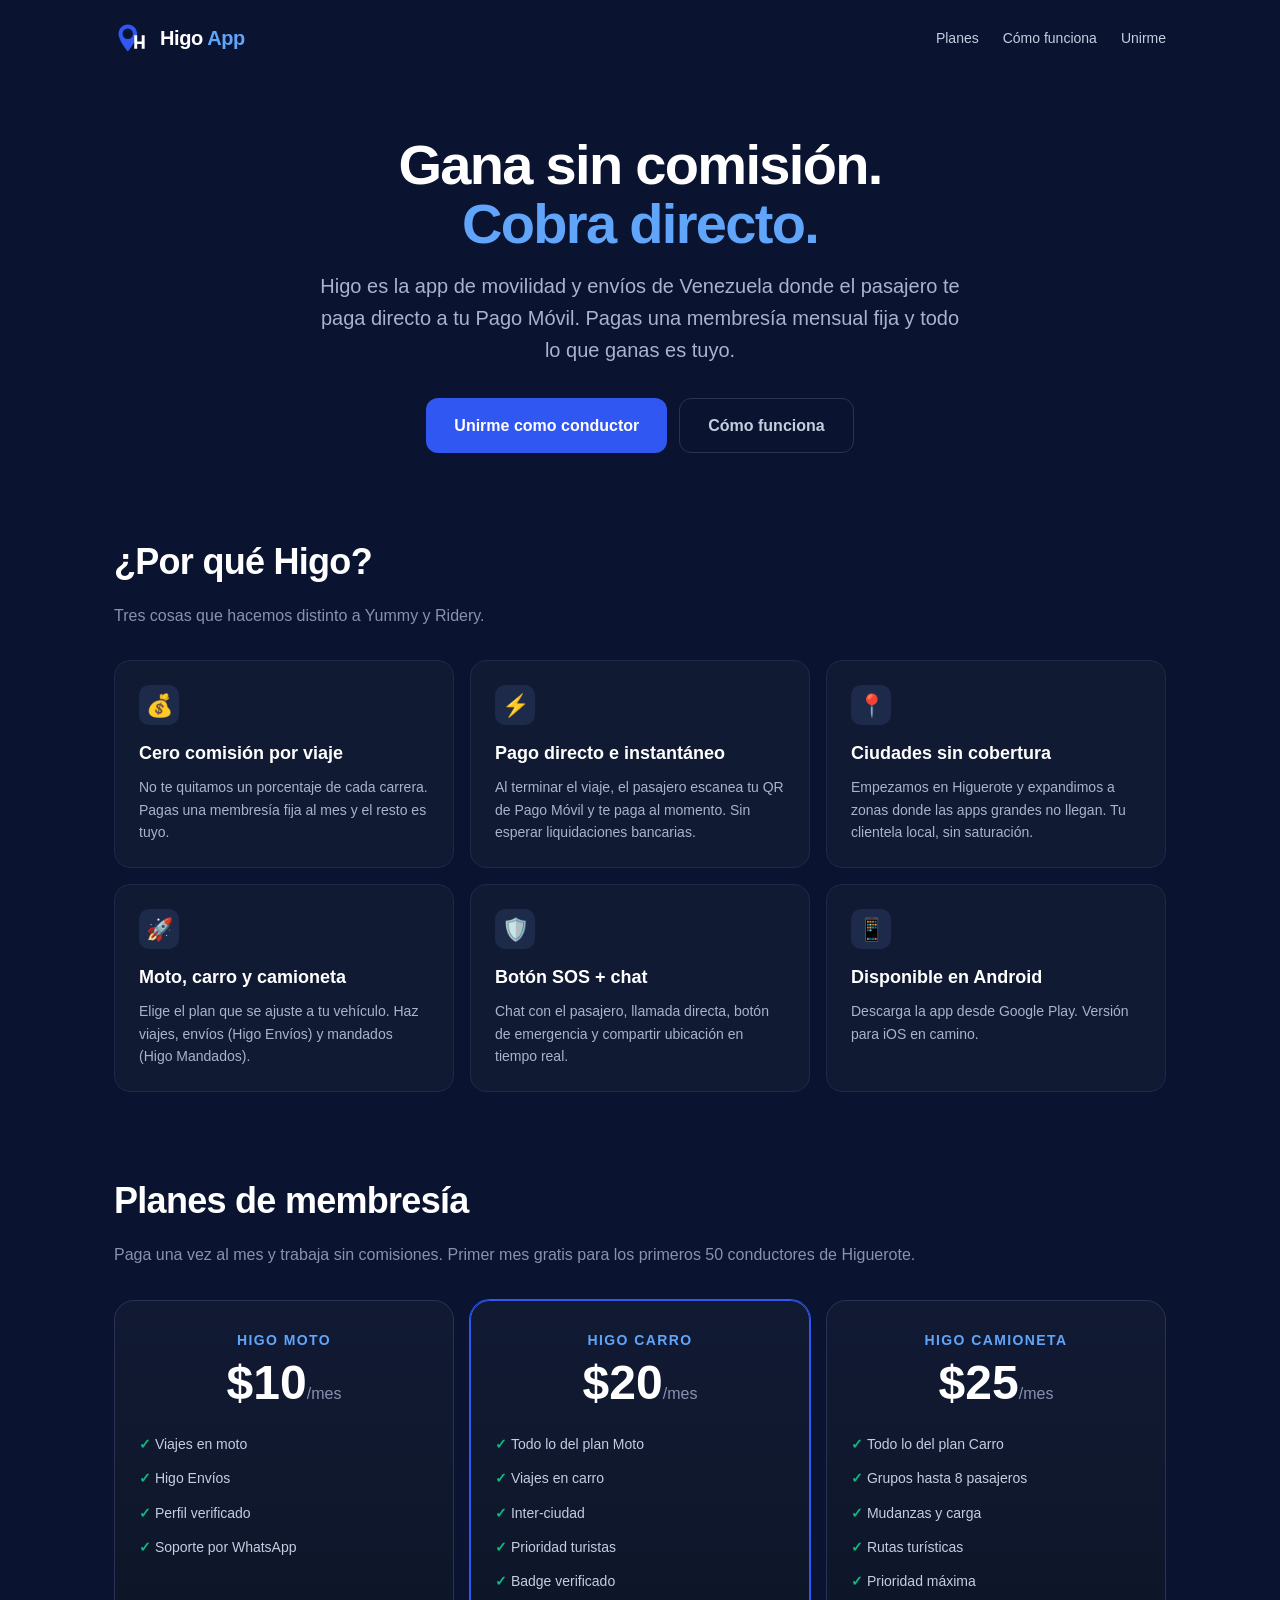
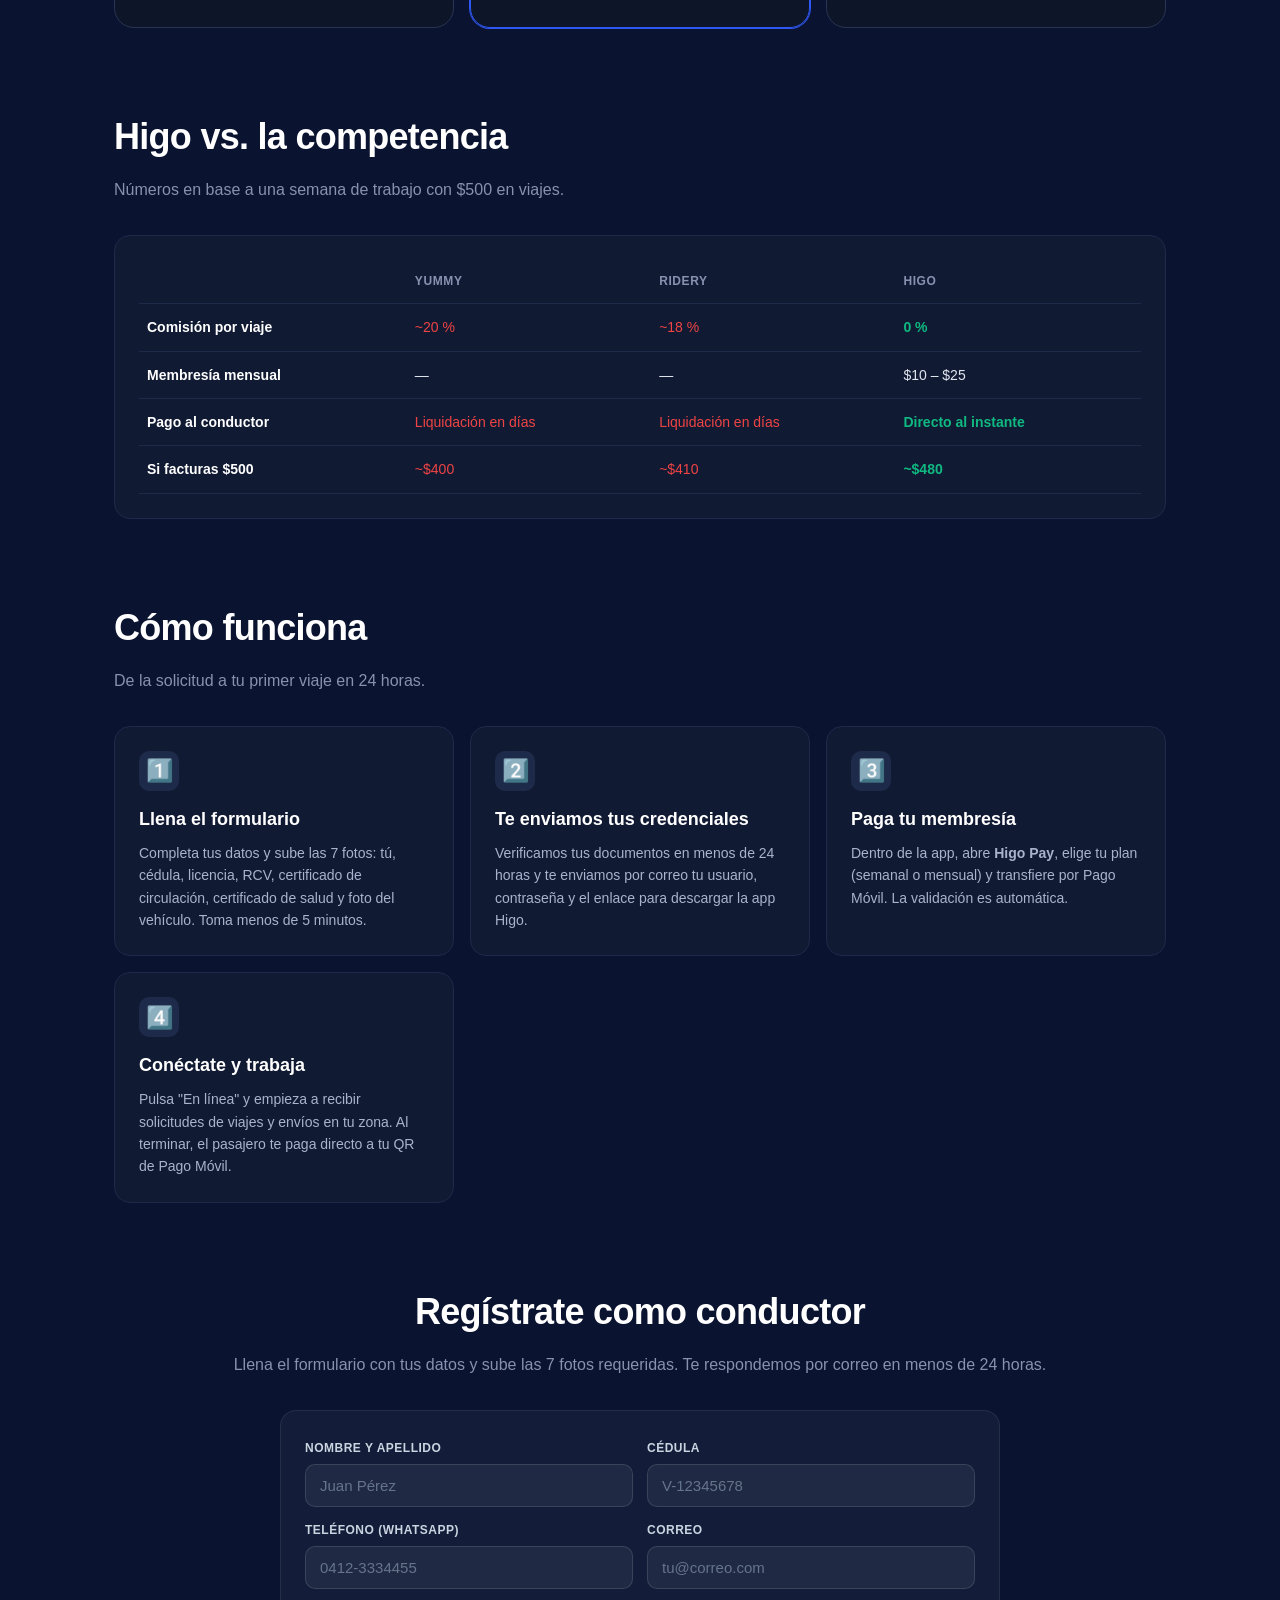
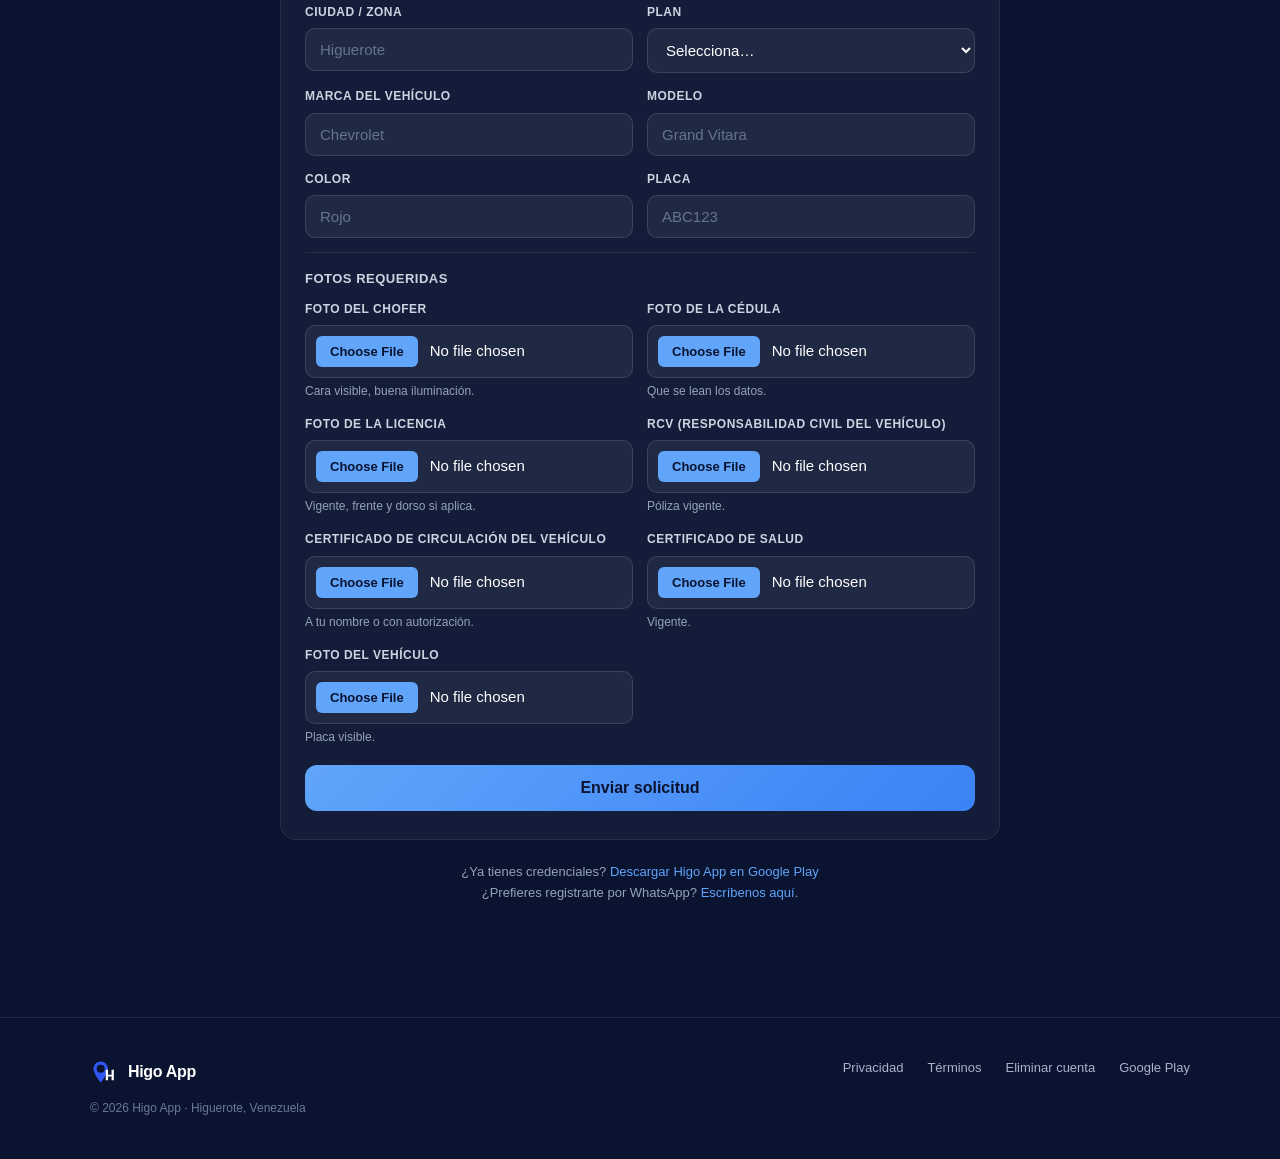
==== index.html @ dc471f75 "chore: import current Higo Driver website" ====
<!DOCTYPE html>
<html lang="es">
<head>
    <meta charset="UTF-8">
    <meta name="viewport" content="width=device-width, initial-scale=1">
    <title>Higo App · Gana sin comisión. Cobra directo.</title>
    <meta name="description" content="Higo es la app de movilidad y envíos de Venezuela sin comisiones por viaje. Paga una membresía mensual fija, recibe el pago directo del pasajero a tu Pago Móvil. Únete como conductor de moto, carro o camioneta.">
    <meta name="keywords" content="taxi venezuela, mototaxi venezuela, conductor higo, app de taxi sin comisión, higuerote taxi, higo app, trabajar conduciendo venezuela, pago móvil conductor">
    <meta name="author" content="Higo App">
    <meta name="theme-color" content="#0A1330">

    <meta property="og:type" content="website">
    <meta property="og:title" content="Higo App · Gana sin comisión. Cobra directo.">
    <meta property="og:description" content="Paga una membresía mensual fija. El pasajero te paga directo a tu Pago Móvil. Únete como conductor de moto, carro o camioneta.">
    <meta property="og:url" content="https://higodriver.com/">
    <meta property="og:image" content="https://higodriver.com/assets/logo.svg">
    <meta property="og:locale" content="es_VE">

    <meta name="twitter:card" content="summary_large_image">
    <meta name="twitter:title" content="Higo App · Gana sin comisión. Cobra directo.">
    <meta name="twitter:description" content="La app de movilidad y envíos de Venezuela. Membresía fija. Pago directo.">

    <link rel="canonical" href="https://higodriver.com/">
    <link rel="icon" type="image/svg+xml" href="/assets/logo.svg">
    <link rel="stylesheet" href="/assets/style.css">

    <style>
        /* ── Formulario de registro de conductor ───────────────────── */
        .register-form {
            max-width: 720px;
            margin: 24px auto 0;
            background: rgba(255,255,255,0.04);
            border: 1px solid rgba(255,255,255,0.08);
            border-radius: 16px;
            padding: 28px 24px;
            text-align: left;
        }
        .register-form .row {
            display: grid;
            grid-template-columns: 1fr 1fr;
            gap: 14px;
            margin-bottom: 14px;
        }
        @media (max-width: 600px) {
            .register-form .row { grid-template-columns: 1fr; }
        }
        .register-form .field { display: flex; flex-direction: column; }
        .register-form label {
            font-size: 12px;
            font-weight: 700;
            color: #cbd5e1;
            text-transform: uppercase;
            letter-spacing: .5px;
            margin-bottom: 6px;
        }
        .register-form input,
        .register-form select,
        .register-form textarea {
            background: rgba(255,255,255,0.06);
            border: 1px solid rgba(255,255,255,0.12);
            border-radius: 10px;
            padding: 12px 14px;
            color: #fff;
            font-size: 15px;
            font-family: inherit;
            outline: none;
            transition: border-color .15s, background .15s;
            color-scheme: dark;
        }
        .register-form input:focus,
        .register-form select:focus,
        .register-form textarea:focus {
            border-color: #60A5FA;
            background: rgba(255,255,255,0.09);
        }
        .register-form select option {
            background: #0A1330;
            color: #fff;
        }
        .register-form input::placeholder,
        .register-form textarea::placeholder {
            color: #64748b;
        }
        .register-form input[type="file"] {
            padding: 10px;
            cursor: pointer;
        }
        .register-form input[type="file"]::file-selector-button {
            background: #60A5FA;
            color: #0A1330;
            border: 0;
            padding: 8px 14px;
            border-radius: 6px;
            font-weight: 700;
            font-size: 13px;
            margin-right: 12px;
            cursor: pointer;
        }
        .register-form .hint {
            font-size: 12px;
            color: #94a3b8;
            margin-top: 4px;
        }
        .register-form .docs-title {
            font-size: 13px;
            font-weight: 700;
            color: #cbd5e1;
            text-transform: uppercase;
            letter-spacing: .5px;
            margin: 12px 0 10px;
            padding-top: 16px;
            border-top: 1px solid rgba(255,255,255,0.08);
        }
        .register-form .submit-row {
            margin-top: 18px;
            text-align: center;
        }
        .register-form .submit-btn {
            width: 100%;
            padding: 14px 22px;
            font-size: 16px;
            font-weight: 800;
            border: 0;
            border-radius: 12px;
            cursor: pointer;
            background: linear-gradient(135deg, #60A5FA, #3B82F6);
            color: #0A1330;
            transition: transform .15s, box-shadow .15s, opacity .15s;
        }
        .register-form .submit-btn:hover { transform: translateY(-1px); box-shadow: 0 8px 24px rgba(96,165,250,.3); }
        .register-form .submit-btn:disabled { opacity: .6; cursor: not-allowed; transform: none; }
        .register-form .status {
            margin-top: 14px;
            padding: 12px 14px;
            border-radius: 10px;
            font-size: 14px;
            display: none;
        }
        .register-form .status.ok {
            display: block;
            background: rgba(34,197,94,0.12);
            border: 1px solid rgba(34,197,94,0.3);
            color: #86efac;
        }
        .register-form .status.err {
            display: block;
            background: rgba(239,68,68,0.12);
            border: 1px solid rgba(239,68,68,0.3);
            color: #fca5a5;
        }
        .alt-cta {
            margin-top: 22px;
            font-size: 13px;
            color: #94a3b8;
            text-align: center;
        }
        .alt-cta a { color: #60A5FA; }
    </style>

    <script type="application/ld+json">
    {
      "@context": "https://schema.org",
      "@type": "Organization",
      "name": "Higo",
      "url": "https://higodriver.com",
      "logo": "https://higodriver.com/assets/logo.svg",
      "description": "App de movilidad y envíos en Venezuela con modelo de membresía para conductores.",
      "areaServed": "VE",
      "contactPoint": {
        "@type": "ContactPoint",
        "contactType": "customer support",
        "availableLanguage": ["Spanish"]
      }
    }
    </script>
</head>
<body>

<header>
    <nav class="nav" aria-label="Navegación principal">
        <a class="brand" href="/">
            <img src="/assets/logo.svg" alt="Logo Higo">
            <strong>Higo <span style="color:#60A5FA">App</span></strong>
        </a>
        <div class="nav-links">
            <a href="#planes">Planes</a>
            <a href="#como-funciona">Cómo funciona</a>
            <a href="#unirme">Unirme</a>
        </div>
    </nav>
</header>

<main>
    <section class="hero">
        <h1>Gana sin comisión.<br><span>Cobra directo.</span></h1>
        <p class="lead">Higo es la app de movilidad y envíos de Venezuela donde el pasajero te paga directo a tu Pago Móvil. Pagas una membresía mensual fija y todo lo que ganas es tuyo.</p>
        <div class="cta-row">
            <a class="btn btn-primary" href="#unirme">Unirme como conductor</a>
            <a class="btn btn-ghost" href="#como-funciona">Cómo funciona</a>
        </div>
    </section>

    <section id="ventajas">
        <h2>¿Por qué Higo?</h2>
        <p class="sub">Tres cosas que hacemos distinto a Yummy y Ridery.</p>
        <div class="grid">
            <div class="card">
                <div class="ico">💰</div>
                <h3>Cero comisión por viaje</h3>
                <p>No te quitamos un porcentaje de cada carrera. Pagas una membresía fija al mes y el resto es tuyo.</p>
            </div>
            <div class="card">
                <div class="ico">⚡</div>
                <h3>Pago directo e instantáneo</h3>
                <p>Al terminar el viaje, el pasajero escanea tu QR de Pago Móvil y te paga al momento. Sin esperar liquidaciones bancarias.</p>
            </div>
            <div class="card">
                <div class="ico">📍</div>
                <h3>Ciudades sin cobertura</h3>
                <p>Empezamos en Higuerote y expandimos a zonas donde las apps grandes no llegan. Tu clientela local, sin saturación.</p>
            </div>
            <div class="card">
                <div class="ico">🚀</div>
                <h3>Moto, carro y camioneta</h3>
                <p>Elige el plan que se ajuste a tu vehículo. Haz viajes, envíos (Higo Envíos) y mandados (Higo Mandados).</p>
            </div>
            <div class="card">
                <div class="ico">🛡️</div>
                <h3>Botón SOS + chat</h3>
                <p>Chat con el pasajero, llamada directa, botón de emergencia y compartir ubicación en tiempo real.</p>
            </div>
            <div class="card">
                <div class="ico">📱</div>
                <h3>Disponible en Android</h3>
                <p>Descarga la app desde Google Play. Versión para iOS en camino.</p>
            </div>
        </div>
    </section>

    <section id="planes">
        <h2>Planes de membresía</h2>
        <p class="sub">Paga una vez al mes y trabaja sin comisiones. Primer mes gratis para los primeros 50 conductores de Higuerote.</p>
        <div class="plans">
            <div class="plan">
                <div class="plan-name">Higo Moto</div>
                <div class="plan-price">$10<small>/mes</small></div>
                <ul>
                    <li>Viajes en moto</li>
                    <li>Higo Envíos</li>
                    <li>Perfil verificado</li>
                    <li>Soporte por WhatsApp</li>
                </ul>
            </div>
            <div class="plan featured">
                <div class="plan-name">Higo Carro</div>
                <div class="plan-price">$20<small>/mes</small></div>
                <ul>
                    <li>Todo lo del plan Moto</li>
                    <li>Viajes en carro</li>
                    <li>Inter-ciudad</li>
                    <li>Prioridad turistas</li>
                    <li>Badge verificado</li>
                </ul>
            </div>
            <div class="plan">
                <div class="plan-name">Higo Camioneta</div>
                <div class="plan-price">$25<small>/mes</small></div>
                <ul>
                    <li>Todo lo del plan Carro</li>
                    <li>Grupos hasta 8 pasajeros</li>
                    <li>Mudanzas y carga</li>
                    <li>Rutas turísticas</li>
                    <li>Prioridad máxima</li>
                </ul>
            </div>
        </div>
    </section>

    <section id="comparacion">
        <h2>Higo vs. la competencia</h2>
        <p class="sub">Números en base a una semana de trabajo con $500 en viajes.</p>
        <div class="compare">
            <table>
                <thead>
                    <tr>
                        <th></th>
                        <th>Yummy</th>
                        <th>Ridery</th>
                        <th>Higo</th>
                    </tr>
                </thead>
                <tbody>
                    <tr>
                        <td><strong>Comisión por viaje</strong></td>
                        <td class="no">~20 %</td>
                        <td class="no">~18 %</td>
                        <td class="yes">0 %</td>
                    </tr>
                    <tr>
                        <td><strong>Membresía mensual</strong></td>
                        <td>—</td>
                        <td>—</td>
                        <td>$10 – $25</td>
                    </tr>
                    <tr>
                        <td><strong>Pago al conductor</strong></td>
                        <td class="no">Liquidación en días</td>
                        <td class="no">Liquidación en días</td>
                        <td class="yes">Directo al instante</td>
                    </tr>
                    <tr>
                        <td><strong>Si facturas $500</strong></td>
                        <td class="no">~$400</td>
                        <td class="no">~$410</td>
                        <td class="yes">~$480</td>
                    </tr>
                </tbody>
            </table>
        </div>
    </section>

    <section id="como-funciona">
        <h2>Cómo funciona</h2>
        <p class="sub">De la solicitud a tu primer viaje en 24 horas.</p>
        <div class="grid">
            <div class="card">
                <div class="ico">1️⃣</div>
                <h3>Llena el formulario</h3>
                <p>Completa tus datos y sube las 7 fotos: tú, cédula, licencia, RCV, certificado de circulación, certificado de salud y foto del vehículo. Toma menos de 5 minutos.</p>
            </div>
            <div class="card">
                <div class="ico">2️⃣</div>
                <h3>Te enviamos tus credenciales</h3>
                <p>Verificamos tus documentos en menos de 24 horas y te enviamos por correo tu usuario, contraseña y el enlace para descargar la app Higo.</p>
            </div>
            <div class="card">
                <div class="ico">3️⃣</div>
                <h3>Paga tu membresía</h3>
                <p>Dentro de la app, abre <strong>Higo Pay</strong>, elige tu plan (semanal o mensual) y transfiere por Pago Móvil. La validación es automática.</p>
            </div>
            <div class="card">
                <div class="ico">4️⃣</div>
                <h3>Conéctate y trabaja</h3>
                <p>Pulsa "En línea" y empieza a recibir solicitudes de viajes y envíos en tu zona. Al terminar, el pasajero te paga directo a tu QR de Pago Móvil.</p>
            </div>
        </div>
    </section>

    <section id="unirme">
        <h2 style="text-align:center;">Regístrate como conductor</h2>
        <p class="sub" style="text-align:center;">Llena el formulario con tus datos y sube las 7 fotos requeridas. Te respondemos por correo en menos de 24 horas.</p>

        <form id="driverRegisterForm" class="register-form" enctype="multipart/form-data" novalidate>
            <div class="row">
                <div class="field">
                    <label for="full_name">Nombre y apellido</label>
                    <input id="full_name" name="full_name" type="text" required autocomplete="name" placeholder="Juan Pérez">
                </div>
                <div class="field">
                    <label for="cedula">Cédula</label>
                    <input id="cedula" name="cedula" type="text" required inputmode="numeric" placeholder="V-12345678">
                </div>
            </div>

            <div class="row">
                <div class="field">
                    <label for="phone">Teléfono (WhatsApp)</label>
                    <input id="phone" name="phone" type="tel" required inputmode="tel" autocomplete="tel" placeholder="0412-3334455">
                </div>
                <div class="field">
                    <label for="email">Correo</label>
                    <input id="email" name="email" type="email" required autocomplete="email" placeholder="tu@correo.com">
                </div>
            </div>

            <div class="row">
                <div class="field">
                    <label for="city">Ciudad / zona</label>
                    <input id="city" name="city" type="text" required placeholder="Higuerote">
                </div>
                <div class="field">
                    <label for="plan">Plan</label>
                    <select id="plan" name="plan" required>
                        <option value="">Selecciona…</option>
                        <option value="moto">Higo Moto · $10/mes</option>
                        <option value="carro">Higo Carro · $20/mes</option>
                        <option value="camioneta">Higo Camioneta · $25/mes</option>
                    </select>
                </div>
            </div>

            <div class="row">
                <div class="field">
                    <label for="vehicle_brand">Marca del vehículo</label>
                    <input id="vehicle_brand" name="vehicle_brand" type="text" required placeholder="Chevrolet">
                </div>
                <div class="field">
                    <label for="vehicle_model">Modelo</label>
                    <input id="vehicle_model" name="vehicle_model" type="text" required placeholder="Grand Vitara">
                </div>
            </div>

            <div class="row">
                <div class="field">
                    <label for="vehicle_color">Color</label>
                    <input id="vehicle_color" name="vehicle_color" type="text" required placeholder="Rojo">
                </div>
                <div class="field">
                    <label for="license_plate">Placa</label>
                    <input id="license_plate" name="license_plate" type="text" required placeholder="ABC123" style="text-transform:uppercase;">
                </div>
            </div>

            <div class="docs-title">Fotos requeridas</div>

            <div class="row">
                <div class="field">
                    <label for="photo_driver">Foto del chofer</label>
                    <input id="photo_driver" name="photo_driver" type="file" accept="image/*" capture="user" required>
                    <span class="hint">Cara visible, buena iluminación.</span>
                </div>
                <div class="field">
                    <label for="photo_cedula">Foto de la cédula</label>
                    <input id="photo_cedula" name="photo_cedula" type="file" accept="image/*" capture="environment" required>
                    <span class="hint">Que se lean los datos.</span>
                </div>
            </div>

            <div class="row">
                <div class="field">
                    <label for="photo_licencia">Foto de la licencia</label>
                    <input id="photo_licencia" name="photo_licencia" type="file" accept="image/*,application/pdf" capture="environment" required>
                    <span class="hint">Vigente, frente y dorso si aplica.</span>
                </div>
                <div class="field">
                    <label for="photo_rcv">RCV (Responsabilidad Civil del Vehículo)</label>
                    <input id="photo_rcv" name="photo_rcv" type="file" accept="image/*,application/pdf" capture="environment" required>
                    <span class="hint">Póliza vigente.</span>
                </div>
            </div>

            <div class="row">
                <div class="field">
                    <label for="photo_circulation">Certificado de circulación del vehículo</label>
                    <input id="photo_circulation" name="photo_circulation" type="file" accept="image/*,application/pdf" capture="environment" required>
                    <span class="hint">A tu nombre o con autorización.</span>
                </div>
                <div class="field">
                    <label for="photo_health">Certificado de salud</label>
                    <input id="photo_health" name="photo_health" type="file" accept="image/*,application/pdf" capture="environment" required>
                    <span class="hint">Vigente.</span>
                </div>
            </div>

            <div class="row">
                <div class="field">
                    <label for="photo_vehicle">Foto del vehículo</label>
                    <input id="photo_vehicle" name="photo_vehicle" type="file" accept="image/*" capture="environment" required>
                    <span class="hint">Placa visible.</span>
                </div>
            </div>

            <div class="submit-row">
                <button type="submit" class="submit-btn" id="submitBtn">Enviar solicitud</button>
                <div id="formStatus" class="status" role="status" aria-live="polite"></div>
            </div>
        </form>

        <p class="alt-cta">
            ¿Ya tienes credenciales? <a href="https://play.google.com/store/apps/details?id=com.higoapp.ve" rel="noopener">Descargar Higo App en Google Play</a><br>
            ¿Prefieres registrarte por WhatsApp? <a href="https://wa.me/584120330315?text=Hola%2C%20quiero%20registrarme%20como%20conductor%20Higo" rel="noopener">Escríbenos aquí</a>.
        </p>
    </section>
</main>

<footer>
    <div class="footer-inner">
        <div>
            <div class="brand" style="margin-bottom:8px;">
                <img src="/assets/logo.svg" alt="Logo Higo" style="width:28px;height:28px;">
                <strong style="font-size:16px;">Higo App</strong>
            </div>
            <small>© 2026 Higo App · Higuerote, Venezuela</small>
        </div>
        <div class="links">
            <a href="/privacy/">Privacidad</a>
            <a href="/terms-and-conditions/">Términos</a>
            <a href="/privacys/">Eliminar cuenta</a>
            <a href="https://play.google.com/store/apps/details?id=com.higoapp.ve" rel="noopener">Google Play</a>
        </div>
    </div>
</footer>

<script>
(function () {
    var form = document.getElementById('driverRegisterForm');
    if (!form) return;
    var btn = document.getElementById('submitBtn');
    var status = document.getElementById('formStatus');

    var MAX_BYTES = 8 * 1024 * 1024;

    function setStatus(kind, msg) {
        status.className = 'status ' + kind;
        status.textContent = msg;
    }

    form.addEventListener('submit', function (e) {
        e.preventDefault();
        status.className = 'status';
        status.textContent = '';

        // El aspirante ya NO elige clave acá: la genera el admin al aprobar
        // y se la enviamos por correo (ver mensaje "te enviamos tu usuario y
        // contraseña"). Esto evita que una clave viaje en texto plano por
        // email al admin (hallazgo de seguridad #9).

        var files = ['photo_driver', 'photo_cedula', 'photo_licencia', 'photo_rcv', 'photo_circulation', 'photo_health', 'photo_vehicle'];
        for (var i = 0; i < files.length; i++) {
            var input = form.querySelector('input[name="' + files[i] + '"]');
            var f = input && input.files && input.files[0];
            if (!f) { setStatus('err', 'Falta subir: ' + input.previousElementSibling.textContent); return; }
            if (f.size > MAX_BYTES) { setStatus('err', 'El archivo "' + f.name + '" supera 8 MB.'); return; }
        }

        btn.disabled = true;
        var originalLabel = btn.textContent;
        btn.textContent = 'Enviando…';

        var fd = new FormData(form);

        var fieldLabels = {
            full_name: 'Nombre y apellido',
            cedula: 'Cédula',
            phone: 'Teléfono',
            email: 'Correo',
            city: 'Ciudad / zona',
            plan: 'Plan',
            vehicle_brand: 'Marca',
            vehicle_model: 'Modelo',
            vehicle_color: 'Color',
            license_plate: 'Placa',
            photo_driver: 'Foto del chofer',
            photo_cedula: 'Foto de la cédula',
            photo_licencia: 'Foto de la licencia',
            photo_rcv: 'RCV (Responsabilidad Civil del Vehículo)',
            photo_circulation: 'Certificado de circulación del vehículo',
            photo_health: 'Certificado de salud',
            photo_vehicle: 'Foto del vehículo'
        };
        var errorLabels = {
            missing_field: 'Falta completar el campo',
            missing_file: 'Falta subir el archivo',
            invalid_email: 'El correo no es válido.',
            invalid_plan: 'El plan seleccionado no es válido.',
            invalid_file_type: 'Formato de archivo no soportado en',
            file_too_large: 'El archivo supera el tamaño máximo (8 MB):',
            file_read_failed: 'No pudimos leer el archivo',
            mail_failed: 'No pudimos enviar el correo. Intenta de nuevo en unos minutos.',
            mail_config_missing: 'Configuración de correo no inicializada. Avisa al admin.',
            mail_config_invalid: 'Configuración de correo inválida. Avisa al admin.',
            method_not_allowed: 'Método HTTP no permitido.'
        };

        fetch('/api/register-driver.php', { method: 'POST', body: fd })
            .then(function (r) { return r.json().then(function (j) { return { ok: r.ok, body: j }; }); })
            .then(function (res) {
                if (res.ok && res.body && res.body.ok) {
                    setStatus('ok', '¡Solicitud enviada! Te respondemos a tu correo en menos de 24 horas.');
                    form.reset();
                } else {
                    var body = res.body || {};
                    var errKey = body.error || '';
                    var detail = body.detail || '';
                    var detailLabel = fieldLabels[detail] || detail;
                    var prefix = errorLabels[errKey] || 'No pudimos enviar la solicitud';
                    var msg = detailLabel ? (prefix + ': ' + detailLabel) : (errorLabels[errKey] || prefix + '. Intenta de nuevo o escríbenos por WhatsApp.');
                    setStatus('err', msg);
                }
            })
            .catch(function () {
                setStatus('err', 'Error de red. Verifica tu conexión e intenta de nuevo.');
            })
            .finally(function () {
                btn.disabled = false;
                btn.textContent = originalLabel;
            });
    });
})();
</script>
</body>
</html>
---- assets/style.css ----
/* Higo Driver · landing + docs legales */
*, *::before, *::after { box-sizing: border-box; }
html { scroll-behavior: smooth; }
body {
    margin: 0;
    font-family: -apple-system, BlinkMacSystemFont, "Segoe UI", Roboto, "Helvetica Neue", Arial, sans-serif;
    background: #0A1330;
    color: #E0E6F0;
    line-height: 1.6;
    -webkit-font-smoothing: antialiased;
}
a { color: #60A5FA; text-decoration: none; }
a:hover { text-decoration: underline; }
img { max-width: 100%; display: block; }

.nav {
    display: flex;
    align-items: center;
    justify-content: space-between;
    padding: 20px 24px;
    max-width: 1100px;
    margin: 0 auto;
}
.brand { display: flex; align-items: center; gap: 10px; color: #fff; }
.brand img { width: 36px; height: 36px; }
.brand strong { font-size: 20px; font-weight: 800; letter-spacing: -0.02em; }
.nav-links { display: flex; gap: 24px; }
.nav-links a { color: #C5CEDF; font-size: 14px; font-weight: 500; }
.nav-links a:hover { color: #fff; text-decoration: none; }

.hero {
    text-align: center;
    padding: 60px 24px 40px;
    max-width: 900px;
    margin: 0 auto;
}
.hero h1 {
    font-size: clamp(32px, 6vw, 56px);
    font-weight: 900;
    letter-spacing: -0.03em;
    color: #fff;
    margin: 0 0 16px;
    line-height: 1.05;
}
.hero h1 span { color: #60A5FA; }
.hero p.lead {
    font-size: clamp(16px, 2.5vw, 20px);
    color: #A8B3CE;
    max-width: 640px;
    margin: 0 auto 32px;
}
.cta-row { display: flex; gap: 12px; justify-content: center; flex-wrap: wrap; }
.btn {
    display: inline-flex;
    align-items: center;
    gap: 8px;
    padding: 14px 28px;
    border-radius: 12px;
    font-weight: 700;
    font-size: 16px;
    border: 0;
    cursor: pointer;
    transition: transform 0.15s, background 0.15s;
}
.btn-primary { background: #3057F2; color: #fff; }
.btn-primary:hover { background: #1E40AF; text-decoration: none; }
.btn-ghost { background: transparent; color: #C5CEDF; border: 1px solid #2A3452; }
.btn-ghost:hover { background: #141B38; text-decoration: none; }
.btn:active { transform: scale(0.97); }

section { padding: 40px 24px; max-width: 1100px; margin: 0 auto; }
h2 {
    font-size: clamp(26px, 4vw, 36px);
    color: #fff;
    font-weight: 800;
    letter-spacing: -0.02em;
    margin: 0 0 12px;
}
h2 + p.sub { color: #8892B0; margin: 0 0 32px; font-size: 16px; }

.grid {
    display: grid;
    grid-template-columns: repeat(auto-fit, minmax(260px, 1fr));
    gap: 16px;
}
.card {
    background: #111A33;
    border: 1px solid #1E2A4A;
    border-radius: 16px;
    padding: 24px;
}
.card h3 { margin: 0 0 8px; font-size: 18px; color: #fff; font-weight: 700; }
.card p { margin: 0; color: #A8B3CE; font-size: 14px; }
.card .ico {
    width: 40px; height: 40px; border-radius: 10px;
    background: #1E2A4A;
    display: flex; align-items: center; justify-content: center;
    margin-bottom: 14px; font-size: 22px;
}

.plans { display: grid; grid-template-columns: repeat(auto-fit, minmax(240px, 1fr)); gap: 16px; }
.plan {
    background: linear-gradient(180deg, #111A33 0%, #0D1628 100%);
    border: 1px solid #2A3452;
    border-radius: 20px;
    padding: 28px 24px;
    text-align: center;
}
.plan.featured { border-color: #3057F2; box-shadow: 0 0 0 1px #3057F2; }
.plan-name { color: #60A5FA; font-size: 14px; font-weight: 700; text-transform: uppercase; letter-spacing: 0.1em; margin-bottom: 8px; }
.plan-price { font-size: 48px; font-weight: 900; color: #fff; line-height: 1; }
.plan-price small { font-size: 16px; color: #8892B0; font-weight: 500; }
.plan ul { list-style: none; padding: 0; margin: 20px 0 0; text-align: left; }
.plan li { color: #C5CEDF; padding: 6px 0; font-size: 14px; }
.plan li::before { content: "✓ "; color: #10B981; font-weight: 700; }

.compare {
    background: #111A33;
    border: 1px solid #1E2A4A;
    border-radius: 16px;
    padding: 24px;
    overflow-x: auto;
}
.compare table { width: 100%; border-collapse: collapse; min-width: 500px; }
.compare th, .compare td { text-align: left; padding: 12px 8px; border-bottom: 1px solid #1E2A4A; font-size: 14px; }
.compare th { color: #8892B0; font-weight: 600; text-transform: uppercase; font-size: 12px; letter-spacing: 0.05em; }
.compare td.yes { color: #10B981; font-weight: 700; }
.compare td.no { color: #EF4444; }
.compare td strong { color: #fff; }

footer {
    margin-top: 60px;
    padding: 40px 24px;
    border-top: 1px solid #1E2A4A;
    background: #0A1330;
}
.footer-inner {
    max-width: 1100px; margin: 0 auto;
    display: flex; flex-wrap: wrap; gap: 24px;
    align-items: flex-start; justify-content: space-between;
}
.footer-inner small { color: #6B7A99; font-size: 12px; }
.footer-inner .links { display: flex; gap: 24px; flex-wrap: wrap; }
.footer-inner .links a { color: #A8B3CE; font-size: 13px; }

.legal-page { max-width: 760px; margin: 0 auto; padding: 40px 24px 80px; }
.legal-page h1 { font-size: 32px; color: #fff; font-weight: 800; margin: 0 0 8px; letter-spacing: -0.02em; }
.legal-page .updated { color: #6B7A99; font-size: 13px; margin-bottom: 32px; }
.legal-page h2 { font-size: 20px; color: #fff; font-weight: 700; margin: 36px 0 12px; letter-spacing: -0.01em; }
.legal-page h3 { font-size: 16px; color: #C5CEDF; font-weight: 700; margin: 24px 0 8px; }
.legal-page p, .legal-page li { color: #C5CEDF; font-size: 15px; line-height: 1.7; }
.legal-page ul { padding-left: 24px; }
.legal-page a.back { display: inline-flex; align-items: center; gap: 6px; color: #60A5FA; font-size: 14px; margin-bottom: 24px; }

.center { text-align: center; }
.muted { color: #6B7A99; }
@media (max-width: 600px) {
    .nav-links { gap: 16px; }
    .nav-links a { font-size: 13px; }
    section { padding: 32px 20px; }
}
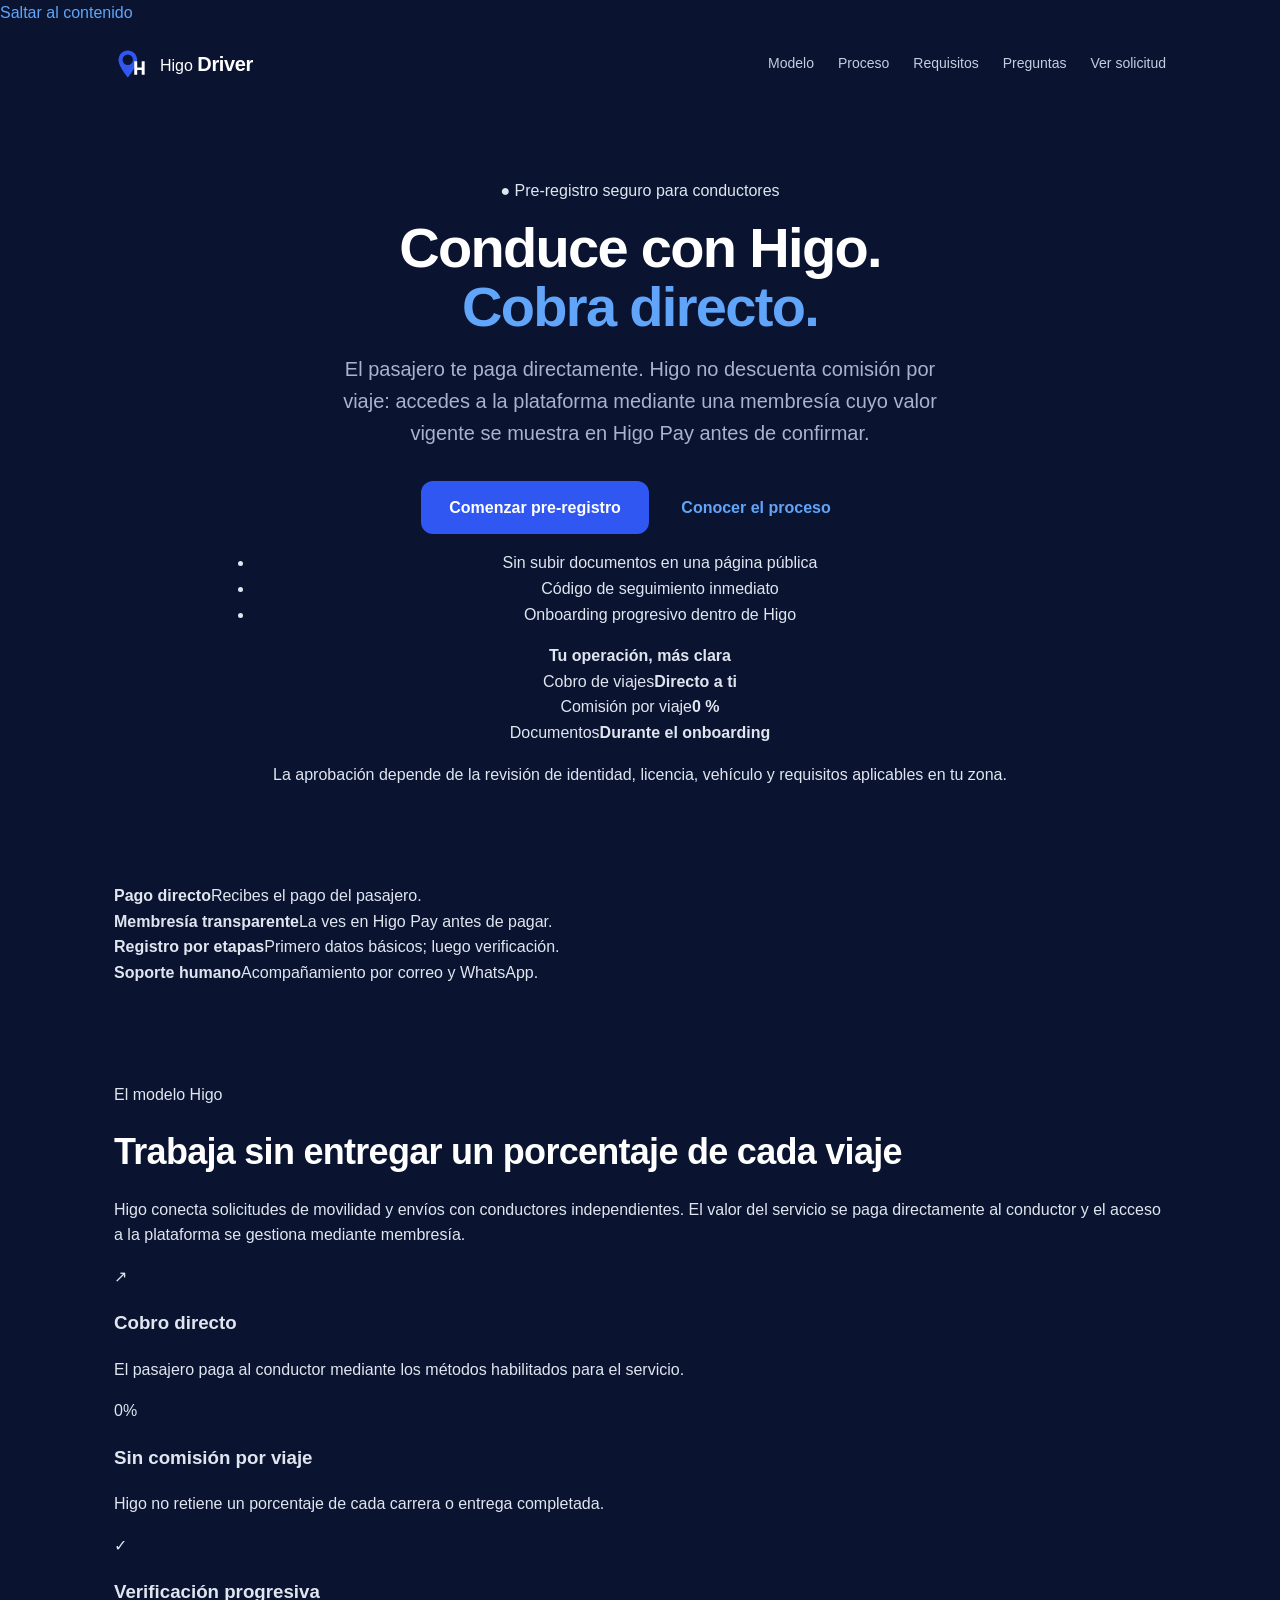
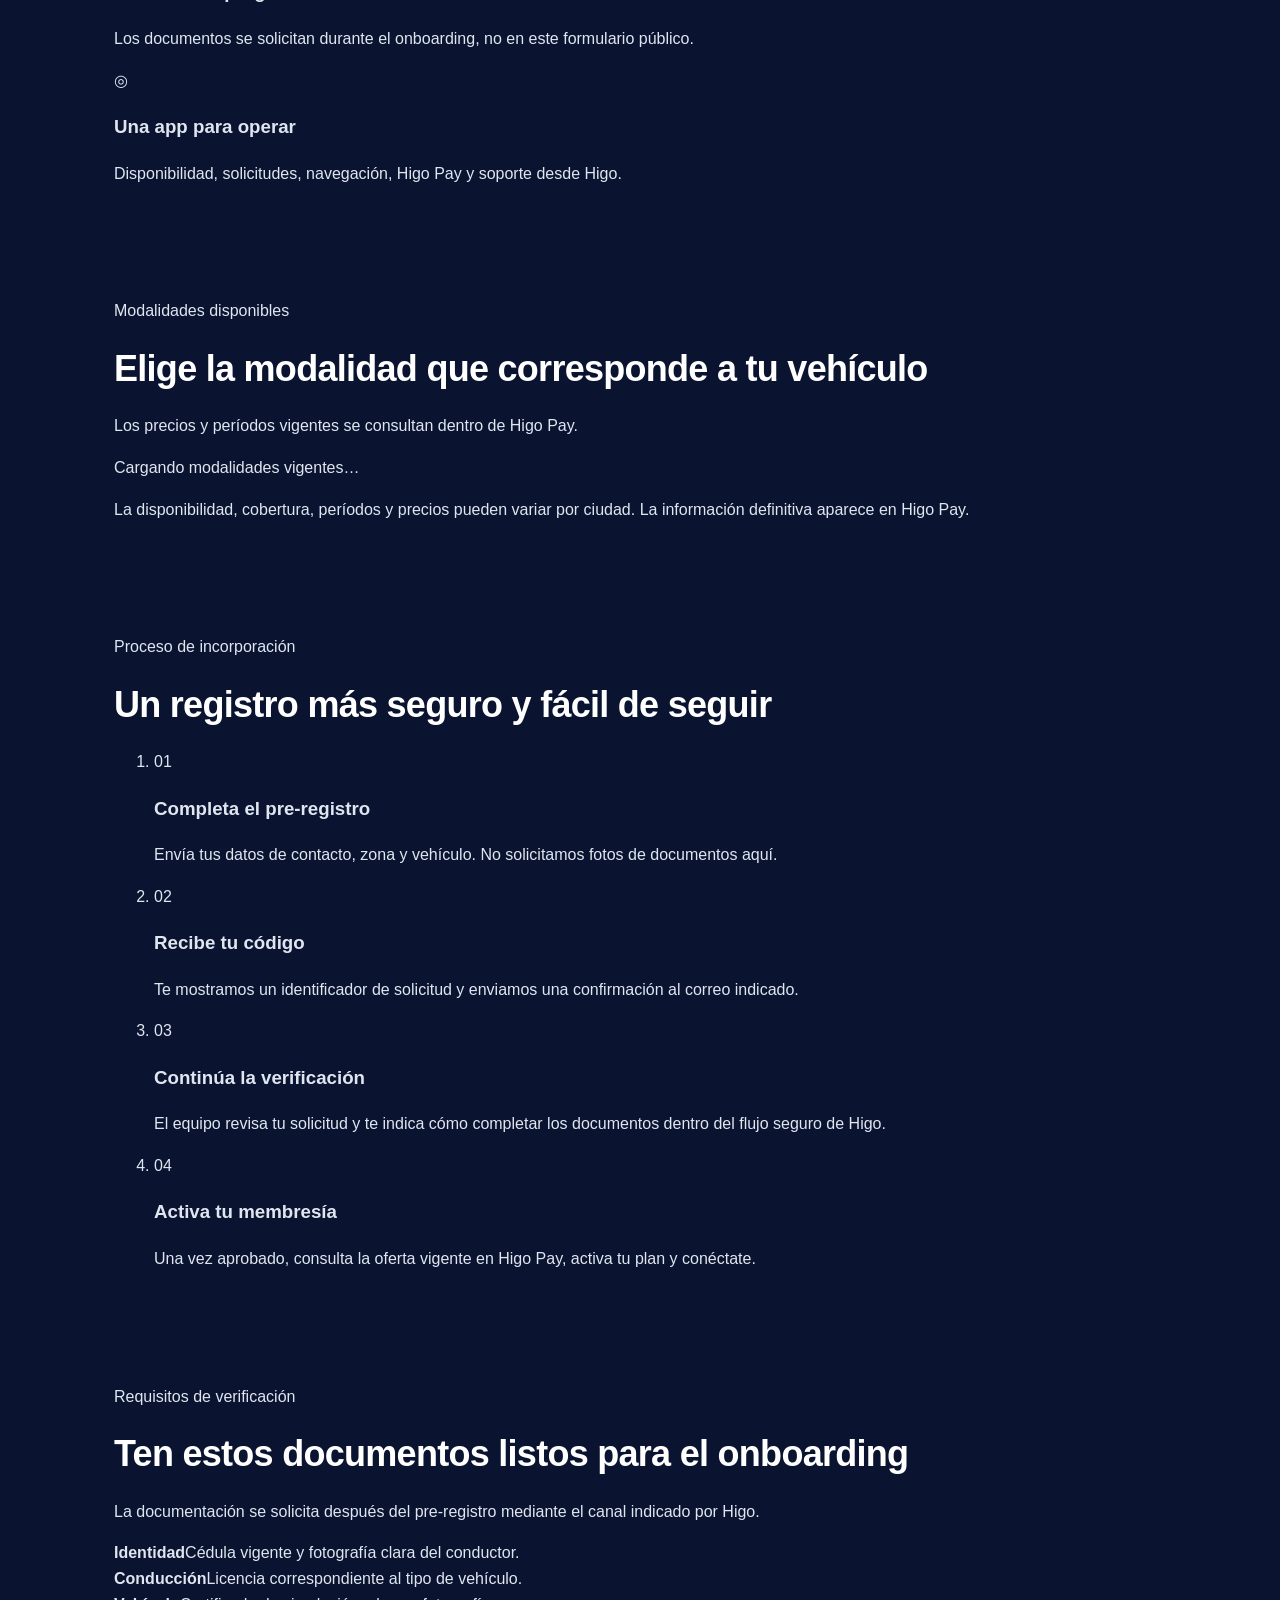
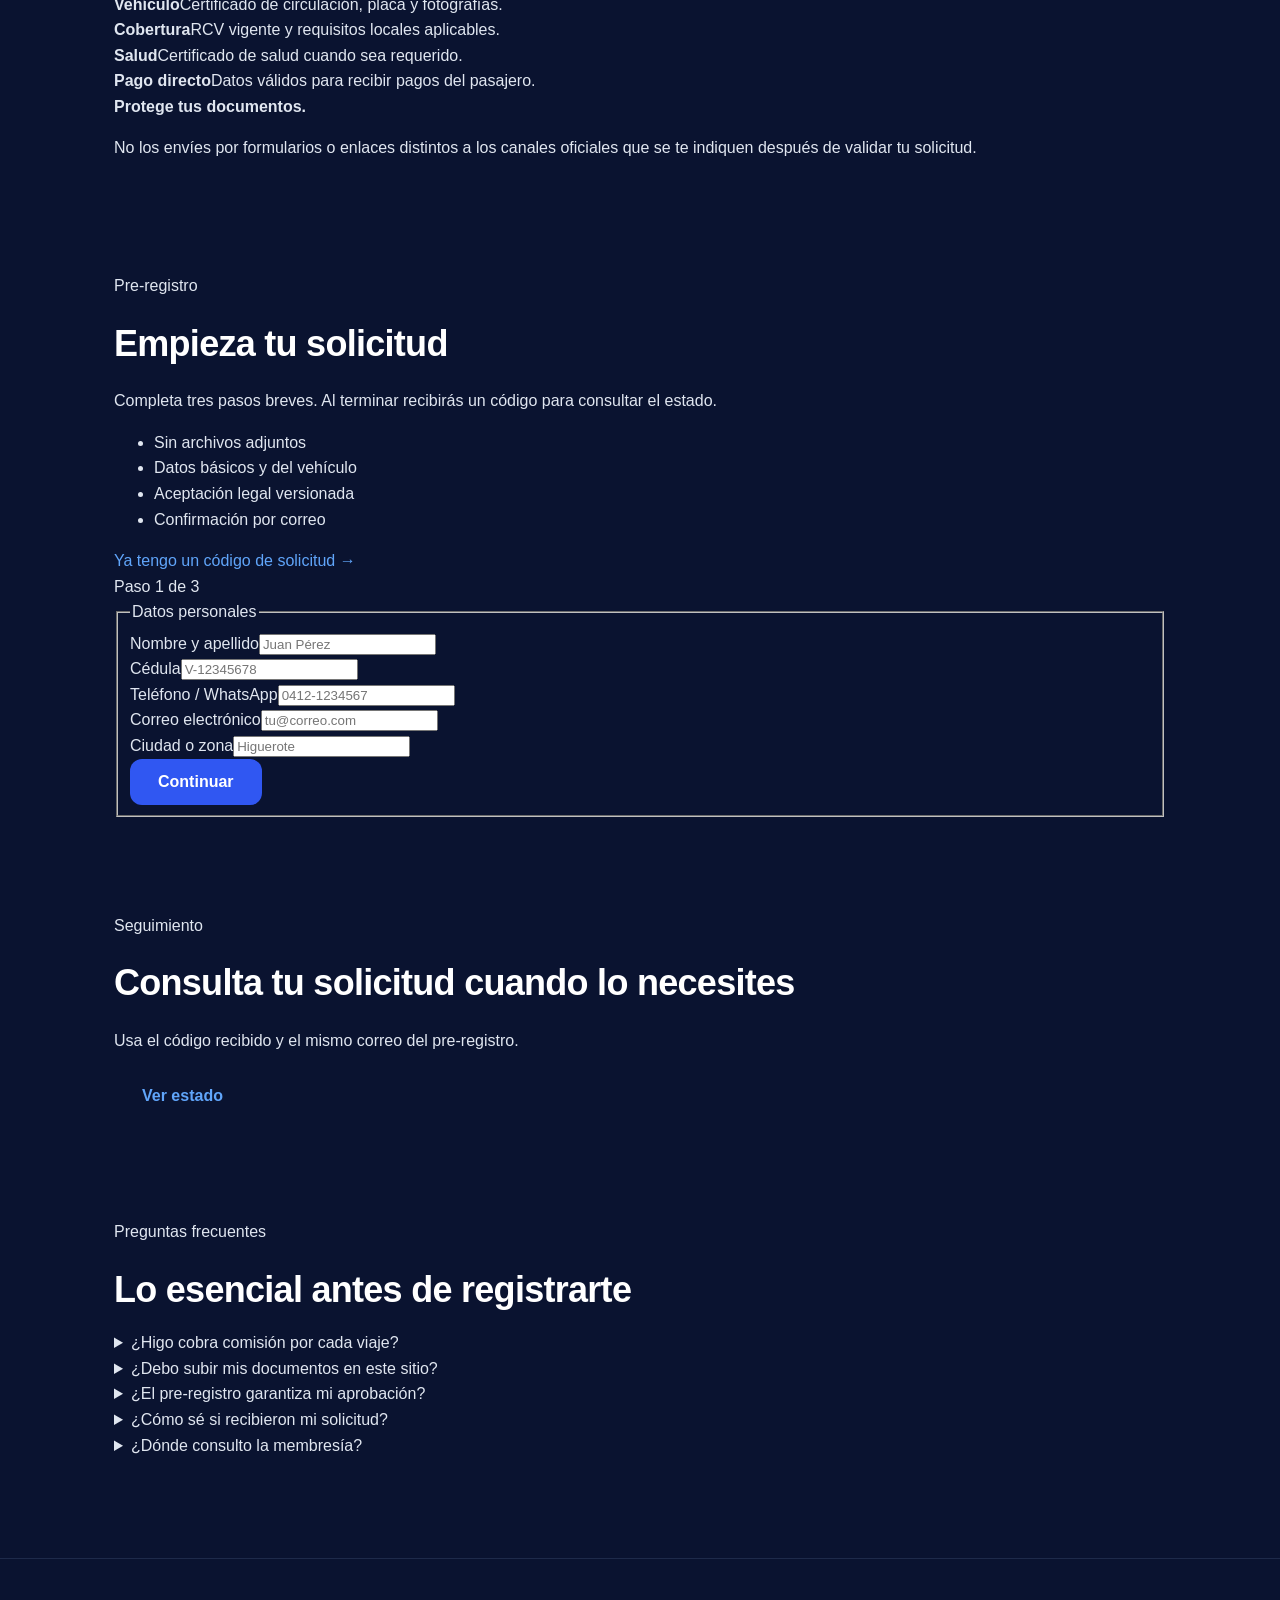
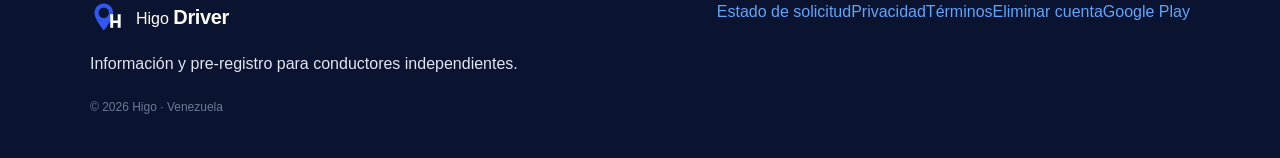
==== commit fafc489b: "feat: redesign Higo Driver onboarding experience" ====
--- a/index.html
+++ b/index.html
@@ -3,159 +3,27 @@
 <head>
     <meta charset="UTF-8">
     <meta name="viewport" content="width=device-width, initial-scale=1">
-    <title>Higo App · Gana sin comisión. Cobra directo.</title>
-    <meta name="description" content="Higo es la app de movilidad y envíos de Venezuela sin comisiones por viaje. Paga una membresía mensual fija, recibe el pago directo del pasajero a tu Pago Móvil. Únete como conductor de moto, carro o camioneta.">
-    <meta name="keywords" content="taxi venezuela, mototaxi venezuela, conductor higo, app de taxi sin comisión, higuerote taxi, higo app, trabajar conduciendo venezuela, pago móvil conductor">
-    <meta name="author" content="Higo App">
-    <meta name="theme-color" content="#0A1330">
+    <title>Conduce con Higo · Registro de conductores</title>
+    <meta name="description" content="Conoce cómo trabajar como conductor Higo en Venezuela. Completa tu pre-registro, recibe tu código de solicitud y continúa el onboarding seguro dentro de Higo.">
+    <meta name="author" content="Higo">
+    <meta name="theme-color" content="#07132f">
+    <meta name="robots" content="index,follow,max-image-preview:large">
 
     <meta property="og:type" content="website">
-    <meta property="og:title" content="Higo App · Gana sin comisión. Cobra directo.">
-    <meta property="og:description" content="Paga una membresía mensual fija. El pasajero te paga directo a tu Pago Móvil. Únete como conductor de moto, carro o camioneta.">
+    <meta property="og:title" content="Conduce con Higo">
+    <meta property="og:description" content="Pre-regístrate como conductor Higo. Sin comisiones por viaje, cobro directo y membresía visible en Higo Pay.">
     <meta property="og:url" content="https://higodriver.com/">
-    <meta property="og:image" content="https://higodriver.com/assets/logo.svg">
+    <meta property="og:image" content="https://higodriver.com/assets/logo-email.jpg">
     <meta property="og:locale" content="es_VE">
 
     <meta name="twitter:card" content="summary_large_image">
-    <meta name="twitter:title" content="Higo App · Gana sin comisión. Cobra directo.">
-    <meta name="twitter:description" content="La app de movilidad y envíos de Venezuela. Membresía fija. Pago directo.">
+    <meta name="twitter:title" content="Conduce con Higo">
+    <meta name="twitter:description" content="Pre-registro seguro para conductores Higo en Venezuela.">
 
     <link rel="canonical" href="https://higodriver.com/">
     <link rel="icon" type="image/svg+xml" href="/assets/logo.svg">
     <link rel="stylesheet" href="/assets/style.css">
-
-    <style>
-        /* ── Formulario de registro de conductor ───────────────────── */
-        .register-form {
-            max-width: 720px;
-            margin: 24px auto 0;
-            background: rgba(255,255,255,0.04);
-            border: 1px solid rgba(255,255,255,0.08);
-            border-radius: 16px;
-            padding: 28px 24px;
-            text-align: left;
-        }
-        .register-form .row {
-            display: grid;
-            grid-template-columns: 1fr 1fr;
-            gap: 14px;
-            margin-bottom: 14px;
-        }
-        @media (max-width: 600px) {
-            .register-form .row { grid-template-columns: 1fr; }
-        }
-        .register-form .field { display: flex; flex-direction: column; }
-        .register-form label {
-            font-size: 12px;
-            font-weight: 700;
-            color: #cbd5e1;
-            text-transform: uppercase;
-            letter-spacing: .5px;
-            margin-bottom: 6px;
-        }
-        .register-form input,
-        .register-form select,
-        .register-form textarea {
-            background: rgba(255,255,255,0.06);
-            border: 1px solid rgba(255,255,255,0.12);
-            border-radius: 10px;
-            padding: 12px 14px;
-            color: #fff;
-            font-size: 15px;
-            font-family: inherit;
-            outline: none;
-            transition: border-color .15s, background .15s;
-            color-scheme: dark;
-        }
-        .register-form input:focus,
-        .register-form select:focus,
-        .register-form textarea:focus {
-            border-color: #60A5FA;
-            background: rgba(255,255,255,0.09);
-        }
-        .register-form select option {
-            background: #0A1330;
-            color: #fff;
-        }
-        .register-form input::placeholder,
-        .register-form textarea::placeholder {
-            color: #64748b;
-        }
-        .register-form input[type="file"] {
-            padding: 10px;
-            cursor: pointer;
-        }
-        .register-form input[type="file"]::file-selector-button {
-            background: #60A5FA;
-            color: #0A1330;
-            border: 0;
-            padding: 8px 14px;
-            border-radius: 6px;
-            font-weight: 700;
-            font-size: 13px;
-            margin-right: 12px;
-            cursor: pointer;
-        }
-        .register-form .hint {
-            font-size: 12px;
-            color: #94a3b8;
-            margin-top: 4px;
-        }
-        .register-form .docs-title {
-            font-size: 13px;
-            font-weight: 700;
-            color: #cbd5e1;
-            text-transform: uppercase;
-            letter-spacing: .5px;
-            margin: 12px 0 10px;
-            padding-top: 16px;
-            border-top: 1px solid rgba(255,255,255,0.08);
-        }
-        .register-form .submit-row {
-            margin-top: 18px;
-            text-align: center;
-        }
-        .register-form .submit-btn {
-            width: 100%;
-            padding: 14px 22px;
-            font-size: 16px;
-            font-weight: 800;
-            border: 0;
-            border-radius: 12px;
-            cursor: pointer;
-            background: linear-gradient(135deg, #60A5FA, #3B82F6);
-            color: #0A1330;
-            transition: transform .15s, box-shadow .15s, opacity .15s;
-        }
-        .register-form .submit-btn:hover { transform: translateY(-1px); box-shadow: 0 8px 24px rgba(96,165,250,.3); }
-        .register-form .submit-btn:disabled { opacity: .6; cursor: not-allowed; transform: none; }
-        .register-form .status {
-            margin-top: 14px;
-            padding: 12px 14px;
-            border-radius: 10px;
-            font-size: 14px;
-            display: none;
-        }
-        .register-form .status.ok {
-            display: block;
-            background: rgba(34,197,94,0.12);
-            border: 1px solid rgba(34,197,94,0.3);
-            color: #86efac;
-        }
-        .register-form .status.err {
-            display: block;
-            background: rgba(239,68,68,0.12);
-            border: 1px solid rgba(239,68,68,0.3);
-            color: #fca5a5;
-        }
-        .alt-cta {
-            margin-top: 22px;
-            font-size: 13px;
-            color: #94a3b8;
-            text-align: center;
-        }
-        .alt-cta a { color: #60A5FA; }
-    </style>
+    <script src="/assets/app.js" defer></script>
 
     <script type="application/ld+json">
     {
@@ -164,429 +32,188 @@
       "name": "Higo",
       "url": "https://higodriver.com",
       "logo": "https://higodriver.com/assets/logo.svg",
-      "description": "App de movilidad y envíos en Venezuela con modelo de membresía para conductores.",
+      "description": "Plataforma tecnológica de movilidad y envíos con membresías para conductores.",
       "areaServed": "VE",
-      "contactPoint": {
-        "@type": "ContactPoint",
-        "contactType": "customer support",
-        "availableLanguage": ["Spanish"]
-      }
+      "sameAs": ["https://play.google.com/store/apps/details?id=com.higoapp.ve"]
     }
     </script>
 </head>
-<body>
-
-<header>
+<body data-page="landing">
+<a class="skip-link" href="#contenido">Saltar al contenido</a>
+
+<header class="site-header">
     <nav class="nav" aria-label="Navegación principal">
-        <a class="brand" href="/">
-            <img src="/assets/logo.svg" alt="Logo Higo">
-            <strong>Higo <span style="color:#60A5FA">App</span></strong>
+        <a class="brand" href="/" aria-label="Inicio Higo Driver">
+            <img src="/assets/logo.svg" alt="" width="38" height="38">
+            <span>Higo <strong>Driver</strong></span>
         </a>
         <div class="nav-links">
-            <a href="#planes">Planes</a>
-            <a href="#como-funciona">Cómo funciona</a>
-            <a href="#unirme">Unirme</a>
+            <a href="#modelo">Modelo</a>
+            <a href="#proceso">Proceso</a>
+            <a href="#requisitos">Requisitos</a>
+            <a href="#preguntas">Preguntas</a>
+            <a class="nav-status" href="/status/">Ver solicitud</a>
         </div>
     </nav>
 </header>
 
-<main>
+<main id="contenido">
     <section class="hero">
-        <h1>Gana sin comisión.<br><span>Cobra directo.</span></h1>
-        <p class="lead">Higo es la app de movilidad y envíos de Venezuela donde el pasajero te paga directo a tu Pago Móvil. Pagas una membresía mensual fija y todo lo que ganas es tuyo.</p>
-        <div class="cta-row">
-            <a class="btn btn-primary" href="#unirme">Unirme como conductor</a>
-            <a class="btn btn-ghost" href="#como-funciona">Cómo funciona</a>
-        </div>
-    </section>
-
-    <section id="ventajas">
-        <h2>¿Por qué Higo?</h2>
-        <p class="sub">Tres cosas que hacemos distinto a Yummy y Ridery.</p>
-        <div class="grid">
-            <div class="card">
-                <div class="ico">💰</div>
-                <h3>Cero comisión por viaje</h3>
-                <p>No te quitamos un porcentaje de cada carrera. Pagas una membresía fija al mes y el resto es tuyo.</p>
+        <div class="hero-copy">
+            <p class="eyebrow"><span aria-hidden="true">●</span> Pre-registro seguro para conductores</p>
+            <h1>Conduce con Higo.<br><span>Cobra directo.</span></h1>
+            <p class="lead">El pasajero te paga directamente. Higo no descuenta comisión por viaje: accedes a la plataforma mediante una membresía cuyo valor vigente se muestra en Higo Pay antes de confirmar.</p>
+            <div class="hero-actions">
+                <a class="btn btn-primary" href="#registro" data-track="cta_click" data-placement="hero">Comenzar pre-registro</a>
+                <a class="btn btn-secondary" href="#proceso">Conocer el proceso</a>
             </div>
-            <div class="card">
-                <div class="ico">⚡</div>
-                <h3>Pago directo e instantáneo</h3>
-                <p>Al terminar el viaje, el pasajero escanea tu QR de Pago Móvil y te paga al momento. Sin esperar liquidaciones bancarias.</p>
+            <ul class="trust-list" aria-label="Beneficios principales">
+                <li>Sin subir documentos en una página pública</li>
+                <li>Código de seguimiento inmediato</li>
+                <li>Onboarding progresivo dentro de Higo</li>
+            </ul>
+        </div>
+        <aside class="hero-panel" aria-label="Resumen del modelo Higo">
+            <div class="hero-panel-header">
+                <span class="status-dot" aria-hidden="true"></span>
+                <strong>Tu operación, más clara</strong>
             </div>
-            <div class="card">
-                <div class="ico">📍</div>
-                <h3>Ciudades sin cobertura</h3>
-                <p>Empezamos en Higuerote y expandimos a zonas donde las apps grandes no llegan. Tu clientela local, sin saturación.</p>
+            <div class="mini-stat"><span>Cobro de viajes</span><strong>Directo a ti</strong></div>
+            <div class="mini-stat"><span>Comisión por viaje</span><strong>0 %</strong></div>
+            <div class="mini-stat"><span>Documentos</span><strong>Durante el onboarding</strong></div>
+            <p class="panel-note">La aprobación depende de la revisión de identidad, licencia, vehículo y requisitos aplicables en tu zona.</p>
+        </aside>
+    </section>
+
+    <section class="proof-strip" aria-label="Principios del programa de conductores">
+        <div><strong>Pago directo</strong><span>Recibes el pago del pasajero.</span></div>
+        <div><strong>Membresía transparente</strong><span>La ves en Higo Pay antes de pagar.</span></div>
+        <div><strong>Registro por etapas</strong><span>Primero datos básicos; luego verificación.</span></div>
+        <div><strong>Soporte humano</strong><span>Acompañamiento por correo y WhatsApp.</span></div>
+    </section>
+
+    <section id="modelo" class="section">
+        <div class="section-heading">
+            <p class="eyebrow">El modelo Higo</p>
+            <h2>Trabaja sin entregar un porcentaje de cada viaje</h2>
+            <p>Higo conecta solicitudes de movilidad y envíos con conductores independientes. El valor del servicio se paga directamente al conductor y el acceso a la plataforma se gestiona mediante membresía.</p>
+        </div>
+        <div class="feature-grid">
+            <article class="feature-card"><span class="feature-icon" aria-hidden="true">↗</span><h3>Cobro directo</h3><p>El pasajero paga al conductor mediante los métodos habilitados para el servicio.</p></article>
+            <article class="feature-card"><span class="feature-icon" aria-hidden="true">0%</span><h3>Sin comisión por viaje</h3><p>Higo no retiene un porcentaje de cada carrera o entrega completada.</p></article>
+            <article class="feature-card"><span class="feature-icon" aria-hidden="true">✓</span><h3>Verificación progresiva</h3><p>Los documentos se solicitan durante el onboarding, no en este formulario público.</p></article>
+            <article class="feature-card"><span class="feature-icon" aria-hidden="true">◎</span><h3>Una app para operar</h3><p>Disponibilidad, solicitudes, navegación, Higo Pay y soporte desde Higo.</p></article>
+        </div>
+    </section>
+
+    <section id="planes" class="section section-surface">
+        <div class="section-heading">
+            <p class="eyebrow">Modalidades disponibles</p>
+            <h2>Elige la modalidad que corresponde a tu vehículo</h2>
+            <p id="membershipNote">Los precios y períodos vigentes se consultan dentro de Higo Pay.</p>
+        </div>
+        <div id="plansGrid" class="plans-grid" aria-live="polite"><div class="loading-card">Cargando modalidades vigentes…</div></div>
+        <p class="catalog-note">La disponibilidad, cobertura, períodos y precios pueden variar por ciudad. La información definitiva aparece en Higo Pay.</p>
+    </section>
+
+    <section id="proceso" class="section">
+        <div class="section-heading"><p class="eyebrow">Proceso de incorporación</p><h2>Un registro más seguro y fácil de seguir</h2></div>
+        <ol class="steps">
+            <li><span>01</span><div><h3>Completa el pre-registro</h3><p>Envía tus datos de contacto, zona y vehículo. No solicitamos fotos de documentos aquí.</p></div></li>
+            <li><span>02</span><div><h3>Recibe tu código</h3><p>Te mostramos un identificador de solicitud y enviamos una confirmación al correo indicado.</p></div></li>
+            <li><span>03</span><div><h3>Continúa la verificación</h3><p>El equipo revisa tu solicitud y te indica cómo completar los documentos dentro del flujo seguro de Higo.</p></div></li>
+            <li><span>04</span><div><h3>Activa tu membresía</h3><p>Una vez aprobado, consulta la oferta vigente en Higo Pay, activa tu plan y conéctate.</p></div></li>
+        </ol>
+    </section>
+
+    <section id="requisitos" class="section section-surface">
+        <div class="section-heading"><p class="eyebrow">Requisitos de verificación</p><h2>Ten estos documentos listos para el onboarding</h2><p>La documentación se solicita después del pre-registro mediante el canal indicado por Higo.</p></div>
+        <div class="requirements-grid">
+            <article><strong>Identidad</strong><span>Cédula vigente y fotografía clara del conductor.</span></article>
+            <article><strong>Conducción</strong><span>Licencia correspondiente al tipo de vehículo.</span></article>
+            <article><strong>Vehículo</strong><span>Certificado de circulación, placa y fotografías.</span></article>
+            <article><strong>Cobertura</strong><span>RCV vigente y requisitos locales aplicables.</span></article>
+            <article><strong>Salud</strong><span>Certificado de salud cuando sea requerido.</span></article>
+            <article><strong>Pago directo</strong><span>Datos válidos para recibir pagos del pasajero.</span></article>
+        </div>
+        <div class="security-callout"><strong>Protege tus documentos.</strong><p>No los envíes por formularios o enlaces distintos a los canales oficiales que se te indiquen después de validar tu solicitud.</p></div>
+    </section>
+
+    <section id="registro" class="section">
+        <div class="registration-layout">
+            <div class="registration-copy">
+                <p class="eyebrow">Pre-registro</p><h2>Empieza tu solicitud</h2><p>Completa tres pasos breves. Al terminar recibirás un código para consultar el estado.</p>
+                <ul class="check-list"><li>Sin archivos adjuntos</li><li>Datos básicos y del vehículo</li><li>Aceptación legal versionada</li><li>Confirmación por correo</li></ul>
+                <a class="text-link" href="/status/">Ya tengo un código de solicitud →</a>
             </div>
-            <div class="card">
-                <div class="ico">🚀</div>
-                <h3>Moto, carro y camioneta</h3>
-                <p>Elige el plan que se ajuste a tu vehículo. Haz viajes, envíos (Higo Envíos) y mandados (Higo Mandados).</p>
-            </div>
-            <div class="card">
-                <div class="ico">🛡️</div>
-                <h3>Botón SOS + chat</h3>
-                <p>Chat con el pasajero, llamada directa, botón de emergencia y compartir ubicación en tiempo real.</p>
-            </div>
-            <div class="card">
-                <div class="ico">📱</div>
-                <h3>Disponible en Android</h3>
-                <p>Descarga la app desde Google Play. Versión para iOS en camino.</p>
-            </div>
-        </div>
-    </section>
-
-    <section id="planes">
-        <h2>Planes de membresía</h2>
-        <p class="sub">Paga una vez al mes y trabaja sin comisiones. Primer mes gratis para los primeros 50 conductores de Higuerote.</p>
-        <div class="plans">
-            <div class="plan">
-                <div class="plan-name">Higo Moto</div>
-                <div class="plan-price">$10<small>/mes</small></div>
-                <ul>
-                    <li>Viajes en moto</li>
-                    <li>Higo Envíos</li>
-                    <li>Perfil verificado</li>
-                    <li>Soporte por WhatsApp</li>
-                </ul>
-            </div>
-            <div class="plan featured">
-                <div class="plan-name">Higo Carro</div>
-                <div class="plan-price">$20<small>/mes</small></div>
-                <ul>
-                    <li>Todo lo del plan Moto</li>
-                    <li>Viajes en carro</li>
-                    <li>Inter-ciudad</li>
-                    <li>Prioridad turistas</li>
-                    <li>Badge verificado</li>
-                </ul>
-            </div>
-            <div class="plan">
-                <div class="plan-name">Higo Camioneta</div>
-                <div class="plan-price">$25<small>/mes</small></div>
-                <ul>
-                    <li>Todo lo del plan Carro</li>
-                    <li>Grupos hasta 8 pasajeros</li>
-                    <li>Mudanzas y carga</li>
-                    <li>Rutas turísticas</li>
-                    <li>Prioridad máxima</li>
-                </ul>
-            </div>
-        </div>
-    </section>
-
-    <section id="comparacion">
-        <h2>Higo vs. la competencia</h2>
-        <p class="sub">Números en base a una semana de trabajo con $500 en viajes.</p>
-        <div class="compare">
-            <table>
-                <thead>
-                    <tr>
-                        <th></th>
-                        <th>Yummy</th>
-                        <th>Ridery</th>
-                        <th>Higo</th>
-                    </tr>
-                </thead>
-                <tbody>
-                    <tr>
-                        <td><strong>Comisión por viaje</strong></td>
-                        <td class="no">~20 %</td>
-                        <td class="no">~18 %</td>
-                        <td class="yes">0 %</td>
-                    </tr>
-                    <tr>
-                        <td><strong>Membresía mensual</strong></td>
-                        <td>—</td>
-                        <td>—</td>
-                        <td>$10 – $25</td>
-                    </tr>
-                    <tr>
-                        <td><strong>Pago al conductor</strong></td>
-                        <td class="no">Liquidación en días</td>
-                        <td class="no">Liquidación en días</td>
-                        <td class="yes">Directo al instante</td>
-                    </tr>
-                    <tr>
-                        <td><strong>Si facturas $500</strong></td>
-                        <td class="no">~$400</td>
-                        <td class="no">~$410</td>
-                        <td class="yes">~$480</td>
-                    </tr>
-                </tbody>
-            </table>
-        </div>
-    </section>
-
-    <section id="como-funciona">
-        <h2>Cómo funciona</h2>
-        <p class="sub">De la solicitud a tu primer viaje en 24 horas.</p>
-        <div class="grid">
-            <div class="card">
-                <div class="ico">1️⃣</div>
-                <h3>Llena el formulario</h3>
-                <p>Completa tus datos y sube las 7 fotos: tú, cédula, licencia, RCV, certificado de circulación, certificado de salud y foto del vehículo. Toma menos de 5 minutos.</p>
-            </div>
-            <div class="card">
-                <div class="ico">2️⃣</div>
-                <h3>Te enviamos tus credenciales</h3>
-                <p>Verificamos tus documentos en menos de 24 horas y te enviamos por correo tu usuario, contraseña y el enlace para descargar la app Higo.</p>
-            </div>
-            <div class="card">
-                <div class="ico">3️⃣</div>
-                <h3>Paga tu membresía</h3>
-                <p>Dentro de la app, abre <strong>Higo Pay</strong>, elige tu plan (semanal o mensual) y transfiere por Pago Móvil. La validación es automática.</p>
-            </div>
-            <div class="card">
-                <div class="ico">4️⃣</div>
-                <h3>Conéctate y trabaja</h3>
-                <p>Pulsa "En línea" y empieza a recibir solicitudes de viajes y envíos en tu zona. Al terminar, el pasajero te paga directo a tu QR de Pago Móvil.</p>
-            </div>
-        </div>
-    </section>
-
-    <section id="unirme">
-        <h2 style="text-align:center;">Regístrate como conductor</h2>
-        <p class="sub" style="text-align:center;">Llena el formulario con tus datos y sube las 7 fotos requeridas. Te respondemos por correo en menos de 24 horas.</p>
-
-        <form id="driverRegisterForm" class="register-form" enctype="multipart/form-data" novalidate>
-            <div class="row">
-                <div class="field">
-                    <label for="full_name">Nombre y apellido</label>
-                    <input id="full_name" name="full_name" type="text" required autocomplete="name" placeholder="Juan Pérez">
-                </div>
-                <div class="field">
-                    <label for="cedula">Cédula</label>
-                    <input id="cedula" name="cedula" type="text" required inputmode="numeric" placeholder="V-12345678">
-                </div>
-            </div>
-
-            <div class="row">
-                <div class="field">
-                    <label for="phone">Teléfono (WhatsApp)</label>
-                    <input id="phone" name="phone" type="tel" required inputmode="tel" autocomplete="tel" placeholder="0412-3334455">
-                </div>
-                <div class="field">
-                    <label for="email">Correo</label>
-                    <input id="email" name="email" type="email" required autocomplete="email" placeholder="tu@correo.com">
-                </div>
-            </div>
-
-            <div class="row">
-                <div class="field">
-                    <label for="city">Ciudad / zona</label>
-                    <input id="city" name="city" type="text" required placeholder="Higuerote">
-                </div>
-                <div class="field">
-                    <label for="plan">Plan</label>
-                    <select id="plan" name="plan" required>
-                        <option value="">Selecciona…</option>
-                        <option value="moto">Higo Moto · $10/mes</option>
-                        <option value="carro">Higo Carro · $20/mes</option>
-                        <option value="camioneta">Higo Camioneta · $25/mes</option>
-                    </select>
-                </div>
-            </div>
-
-            <div class="row">
-                <div class="field">
-                    <label for="vehicle_brand">Marca del vehículo</label>
-                    <input id="vehicle_brand" name="vehicle_brand" type="text" required placeholder="Chevrolet">
-                </div>
-                <div class="field">
-                    <label for="vehicle_model">Modelo</label>
-                    <input id="vehicle_model" name="vehicle_model" type="text" required placeholder="Grand Vitara">
-                </div>
-            </div>
-
-            <div class="row">
-                <div class="field">
-                    <label for="vehicle_color">Color</label>
-                    <input id="vehicle_color" name="vehicle_color" type="text" required placeholder="Rojo">
-                </div>
-                <div class="field">
-                    <label for="license_plate">Placa</label>
-                    <input id="license_plate" name="license_plate" type="text" required placeholder="ABC123" style="text-transform:uppercase;">
-                </div>
-            </div>
-
-            <div class="docs-title">Fotos requeridas</div>
-
-            <div class="row">
-                <div class="field">
-                    <label for="photo_driver">Foto del chofer</label>
-                    <input id="photo_driver" name="photo_driver" type="file" accept="image/*" capture="user" required>
-                    <span class="hint">Cara visible, buena iluminación.</span>
-                </div>
-                <div class="field">
-                    <label for="photo_cedula">Foto de la cédula</label>
-                    <input id="photo_cedula" name="photo_cedula" type="file" accept="image/*" capture="environment" required>
-                    <span class="hint">Que se lean los datos.</span>
-                </div>
-            </div>
-
-            <div class="row">
-                <div class="field">
-                    <label for="photo_licencia">Foto de la licencia</label>
-                    <input id="photo_licencia" name="photo_licencia" type="file" accept="image/*,application/pdf" capture="environment" required>
-                    <span class="hint">Vigente, frente y dorso si aplica.</span>
-                </div>
-                <div class="field">
-                    <label for="photo_rcv">RCV (Responsabilidad Civil del Vehículo)</label>
-                    <input id="photo_rcv" name="photo_rcv" type="file" accept="image/*,application/pdf" capture="environment" required>
-                    <span class="hint">Póliza vigente.</span>
-                </div>
-            </div>
-
-            <div class="row">
-                <div class="field">
-                    <label for="photo_circulation">Certificado de circulación del vehículo</label>
-                    <input id="photo_circulation" name="photo_circulation" type="file" accept="image/*,application/pdf" capture="environment" required>
-                    <span class="hint">A tu nombre o con autorización.</span>
-                </div>
-                <div class="field">
-                    <label for="photo_health">Certificado de salud</label>
-                    <input id="photo_health" name="photo_health" type="file" accept="image/*,application/pdf" capture="environment" required>
-                    <span class="hint">Vigente.</span>
-                </div>
-            </div>
-
-            <div class="row">
-                <div class="field">
-                    <label for="photo_vehicle">Foto del vehículo</label>
-                    <input id="photo_vehicle" name="photo_vehicle" type="file" accept="image/*" capture="environment" required>
-                    <span class="hint">Placa visible.</span>
-                </div>
-            </div>
-
-            <div class="submit-row">
-                <button type="submit" class="submit-btn" id="submitBtn">Enviar solicitud</button>
-                <div id="formStatus" class="status" role="status" aria-live="polite"></div>
-            </div>
-        </form>
-
-        <p class="alt-cta">
-            ¿Ya tienes credenciales? <a href="https://play.google.com/store/apps/details?id=com.higoapp.ve" rel="noopener">Descargar Higo App en Google Play</a><br>
-            ¿Prefieres registrarte por WhatsApp? <a href="https://wa.me/584120330315?text=Hola%2C%20quiero%20registrarme%20como%20conductor%20Higo" rel="noopener">Escríbenos aquí</a>.
-        </p>
+
+            <form id="driverRegisterForm" class="register-form" novalidate>
+                <div class="form-progress" aria-label="Progreso del formulario"><span class="progress-bar"><i id="progressFill"></i></span><span id="progressText">Paso 1 de 3</span></div>
+
+                <fieldset class="form-step is-active" data-step="1">
+                    <legend>Datos personales</legend>
+                    <div class="field-grid">
+                        <div class="field field-wide"><label for="full_name">Nombre y apellido</label><input id="full_name" name="full_name" type="text" required minlength="3" maxlength="100" autocomplete="name" placeholder="Juan Pérez"></div>
+                        <div class="field"><label for="cedula">Cédula</label><input id="cedula" name="cedula" type="text" required maxlength="16" autocomplete="off" placeholder="V-12345678"></div>
+                        <div class="field"><label for="phone">Teléfono / WhatsApp</label><input id="phone" name="phone" type="tel" required maxlength="20" autocomplete="tel" inputmode="tel" placeholder="0412-1234567"></div>
+                        <div class="field"><label for="email">Correo electrónico</label><input id="email" name="email" type="email" required maxlength="160" autocomplete="email" placeholder="tu@correo.com"></div>
+                        <div class="field"><label for="city">Ciudad o zona</label><input id="city" name="city" type="text" required maxlength="80" autocomplete="address-level2" placeholder="Higuerote"></div>
+                    </div>
+                    <div class="step-actions"><button type="button" class="btn btn-primary next-step">Continuar</button></div>
+                </fieldset>
+
+                <fieldset class="form-step" data-step="2" hidden>
+                    <legend>Datos del vehículo</legend>
+                    <div class="field-grid">
+                        <div class="field field-wide"><label for="vehicle_type">Modalidad</label><select id="vehicle_type" name="vehicle_type" required><option value="">Selecciona una modalidad</option><option value="moto">Moto</option><option value="carro">Carro</option><option value="camioneta">Camioneta</option></select></div>
+                        <div class="field"><label for="vehicle_brand">Marca</label><input id="vehicle_brand" name="vehicle_brand" type="text" required maxlength="60" placeholder="Toyota"></div>
+                        <div class="field"><label for="vehicle_model">Modelo</label><input id="vehicle_model" name="vehicle_model" type="text" required maxlength="60" placeholder="Corolla"></div>
+                        <div class="field"><label for="vehicle_year">Año</label><input id="vehicle_year" name="vehicle_year" type="number" min="1950" max="2030" inputmode="numeric" placeholder="2020"></div>
+                        <div class="field"><label for="vehicle_color">Color</label><input id="vehicle_color" name="vehicle_color" type="text" required maxlength="40" placeholder="Blanco"></div>
+                        <div class="field field-wide"><label for="license_plate">Placa</label><input id="license_plate" name="license_plate" type="text" required maxlength="12" autocomplete="off" placeholder="ABC123"></div>
+                    </div>
+                    <div class="step-actions split"><button type="button" class="btn btn-secondary prev-step">Atrás</button><button type="button" class="btn btn-primary next-step">Continuar</button></div>
+                </fieldset>
+
+                <fieldset class="form-step" data-step="3" hidden>
+                    <legend>Confirmación</legend>
+                    <div class="review-box" id="reviewBox"></div>
+                    <div class="consent-list">
+                        <label class="consent"><input type="checkbox" name="accept_terms" value="1" required><span>Acepto los <a href="/terms-and-conditions/" target="_blank" rel="noopener">Términos y Condiciones</a> vigentes.</span></label>
+                        <label class="consent"><input type="checkbox" name="accept_privacy" value="1" required><span>He leído la <a href="/privacy/" target="_blank" rel="noopener">Política de Privacidad</a> y autorizo el tratamiento de los datos de esta solicitud.</span></label>
+                        <label class="consent"><input type="checkbox" name="accept_contact" value="1"><span>Autorizo a Higo a contactarme por correo o WhatsApp sobre esta solicitud.</span></label>
+                    </div>
+                    <input type="hidden" name="terms_version" id="termsVersion" value="2026-05-19">
+                    <input type="hidden" name="privacy_version" id="privacyVersion" value="2026-05-19">
+                    <input type="hidden" name="source" value="higodriver.com">
+                    <input type="hidden" name="idempotency_key" id="idempotencyKey">
+                    <div class="hp-field" aria-hidden="true"><label for="website">Sitio web</label><input id="website" name="website" type="text" tabindex="-1" autocomplete="off"></div>
+                    <div class="step-actions split"><button type="button" class="btn btn-secondary prev-step">Atrás</button><button type="submit" class="btn btn-primary" id="submitBtn">Enviar pre-registro</button></div>
+                </fieldset>
+                <div id="formStatus" class="form-status" role="status" aria-live="polite"></div>
+            </form>
+        </div>
+    </section>
+
+    <section class="section status-cta"><div><p class="eyebrow">Seguimiento</p><h2>Consulta tu solicitud cuando lo necesites</h2><p>Usa el código recibido y el mismo correo del pre-registro.</p></div><a class="btn btn-secondary" href="/status/" data-track="cta_click" data-placement="status">Ver estado</a></section>
+
+    <section id="preguntas" class="section">
+        <div class="section-heading"><p class="eyebrow">Preguntas frecuentes</p><h2>Lo esencial antes de registrarte</h2></div>
+        <div class="faq-list">
+            <details><summary>¿Higo cobra comisión por cada viaje?</summary><p>No. El modelo de Higo se basa en membresías. La tarifa vigente y el período disponible se muestran en Higo Pay antes de confirmar.</p></details>
+            <details><summary>¿Debo subir mis documentos en este sitio?</summary><p>No. Este formulario solo recoge datos iniciales. Los documentos se solicitan después, dentro del flujo de verificación indicado por Higo.</p></details>
+            <details><summary>¿El pre-registro garantiza mi aprobación?</summary><p>No. La aprobación depende de cobertura, capacidad operativa, identidad, licencia, vehículo, documentación y políticas de seguridad.</p></details>
+            <details><summary>¿Cómo sé si recibieron mi solicitud?</summary><p>Al enviarla verás un código de seguimiento. También intentaremos enviarlo al correo que indicaste.</p></details>
+            <details><summary>¿Dónde consulto la membresía?</summary><p>Una vez aprobado, el catálogo vigente aparece dentro de Higo Pay. Así evitas depender de precios desactualizados en una página pública.</p></details>
+        </div>
     </section>
 </main>
 
-<footer>
+<footer class="site-footer">
     <div class="footer-inner">
-        <div>
-            <div class="brand" style="margin-bottom:8px;">
-                <img src="/assets/logo.svg" alt="Logo Higo" style="width:28px;height:28px;">
-                <strong style="font-size:16px;">Higo App</strong>
-            </div>
-            <small>© 2026 Higo App · Higuerote, Venezuela</small>
-        </div>
-        <div class="links">
-            <a href="/privacy/">Privacidad</a>
-            <a href="/terms-and-conditions/">Términos</a>
-            <a href="/privacys/">Eliminar cuenta</a>
-            <a href="https://play.google.com/store/apps/details?id=com.higoapp.ve" rel="noopener">Google Play</a>
-        </div>
+        <div><a class="brand" href="/"><img src="/assets/logo.svg" alt="" width="30" height="30"><span>Higo <strong>Driver</strong></span></a><p>Información y pre-registro para conductores independientes.</p><small>© 2026 Higo · Venezuela</small></div>
+        <div class="footer-links"><a href="/status/">Estado de solicitud</a><a href="/privacy/">Privacidad</a><a href="/terms-and-conditions/">Términos</a><a href="/eliminar-cuenta/">Eliminar cuenta</a><a href="https://play.google.com/store/apps/details?id=com.higoapp.ve" rel="noopener">Google Play</a></div>
     </div>
 </footer>
-
-<script>
-(function () {
-    var form = document.getElementById('driverRegisterForm');
-    if (!form) return;
-    var btn = document.getElementById('submitBtn');
-    var status = document.getElementById('formStatus');
-
-    var MAX_BYTES = 8 * 1024 * 1024;
-
-    function setStatus(kind, msg) {
-        status.className = 'status ' + kind;
-        status.textContent = msg;
-    }
-
-    form.addEventListener('submit', function (e) {
-        e.preventDefault();
-        status.className = 'status';
-        status.textContent = '';
-
-        // El aspirante ya NO elige clave acá: la genera el admin al aprobar
-        // y se la enviamos por correo (ver mensaje "te enviamos tu usuario y
-        // contraseña"). Esto evita que una clave viaje en texto plano por
-        // email al admin (hallazgo de seguridad #9).
-
-        var files = ['photo_driver', 'photo_cedula', 'photo_licencia', 'photo_rcv', 'photo_circulation', 'photo_health', 'photo_vehicle'];
-        for (var i = 0; i < files.length; i++) {
-            var input = form.querySelector('input[name="' + files[i] + '"]');
-            var f = input && input.files && input.files[0];
-            if (!f) { setStatus('err', 'Falta subir: ' + input.previousElementSibling.textContent); return; }
-            if (f.size > MAX_BYTES) { setStatus('err', 'El archivo "' + f.name + '" supera 8 MB.'); return; }
-        }
-
-        btn.disabled = true;
-        var originalLabel = btn.textContent;
-        btn.textContent = 'Enviando…';
-
-        var fd = new FormData(form);
-
-        var fieldLabels = {
-            full_name: 'Nombre y apellido',
-            cedula: 'Cédula',
-            phone: 'Teléfono',
-            email: 'Correo',
-            city: 'Ciudad / zona',
-            plan: 'Plan',
-            vehicle_brand: 'Marca',
-            vehicle_model: 'Modelo',
-            vehicle_color: 'Color',
-            license_plate: 'Placa',
-            photo_driver: 'Foto del chofer',
-            photo_cedula: 'Foto de la cédula',
-            photo_licencia: 'Foto de la licencia',
-            photo_rcv: 'RCV (Responsabilidad Civil del Vehículo)',
-            photo_circulation: 'Certificado de circulación del vehículo',
-            photo_health: 'Certificado de salud',
-            photo_vehicle: 'Foto del vehículo'
-        };
-        var errorLabels = {
-            missing_field: 'Falta completar el campo',
-            missing_file: 'Falta subir el archivo',
-            invalid_email: 'El correo no es válido.',
-            invalid_plan: 'El plan seleccionado no es válido.',
-            invalid_file_type: 'Formato de archivo no soportado en',
-            file_too_large: 'El archivo supera el tamaño máximo (8 MB):',
-            file_read_failed: 'No pudimos leer el archivo',
-            mail_failed: 'No pudimos enviar el correo. Intenta de nuevo en unos minutos.',
-            mail_config_missing: 'Configuración de correo no inicializada. Avisa al admin.',
-            mail_config_invalid: 'Configuración de correo inválida. Avisa al admin.',
-            method_not_allowed: 'Método HTTP no permitido.'
-        };
-
-        fetch('/api/register-driver.php', { method: 'POST', body: fd })
-            .then(function (r) { return r.json().then(function (j) { return { ok: r.ok, body: j }; }); })
-            .then(function (res) {
-                if (res.ok && res.body && res.body.ok) {
-                    setStatus('ok', '¡Solicitud enviada! Te respondemos a tu correo en menos de 24 horas.');
-                    form.reset();
-                } else {
-                    var body = res.body || {};
-                    var errKey = body.error || '';
-                    var detail = body.detail || '';
-                    var detailLabel = fieldLabels[detail] || detail;
-                    var prefix = errorLabels[errKey] || 'No pudimos enviar la solicitud';
-                    var msg = detailLabel ? (prefix + ': ' + detailLabel) : (errorLabels[errKey] || prefix + '. Intenta de nuevo o escríbenos por WhatsApp.');
-                    setStatus('err', msg);
-                }
-            })
-            .catch(function () {
-                setStatus('err', 'Error de red. Verifica tu conexión e intenta de nuevo.');
-            })
-            .finally(function () {
-                btn.disabled = false;
-                btn.textContent = originalLabel;
-            });
-    });
-})();
-</script>
 </body>
 </html>
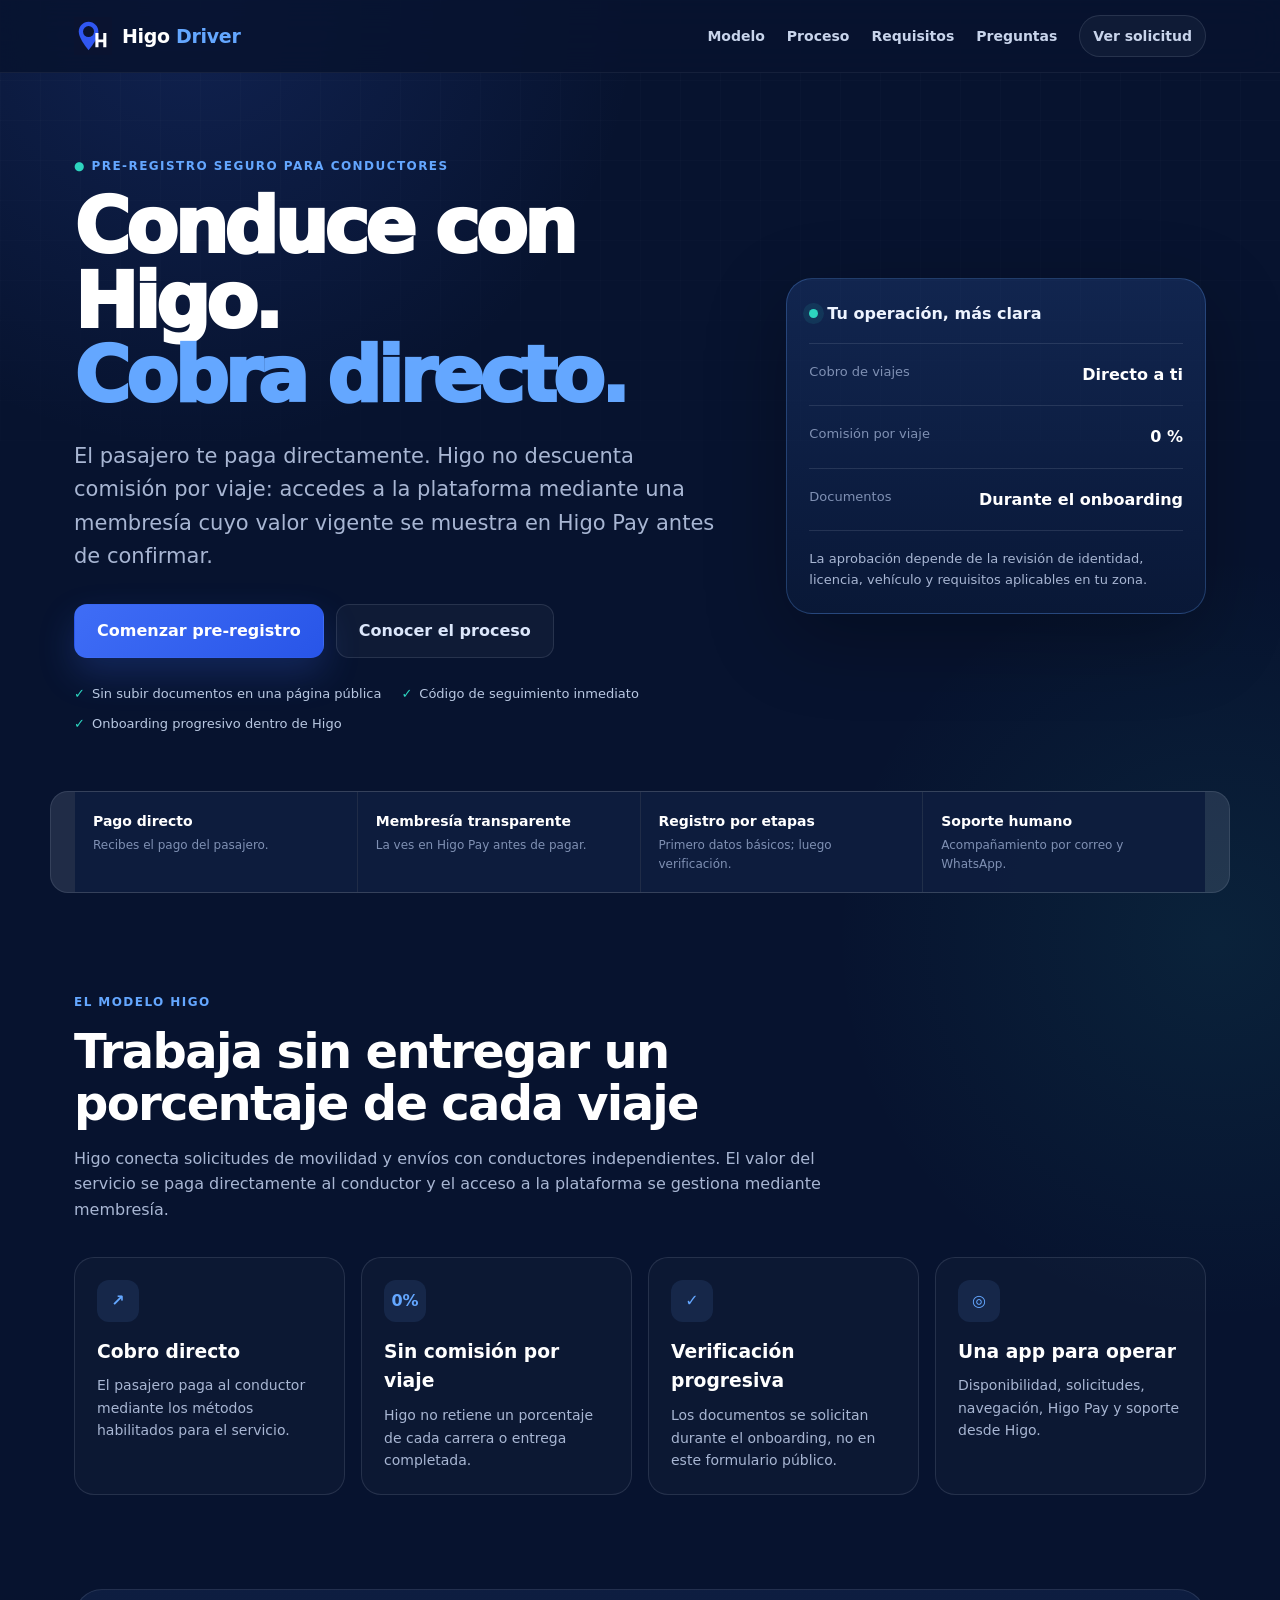
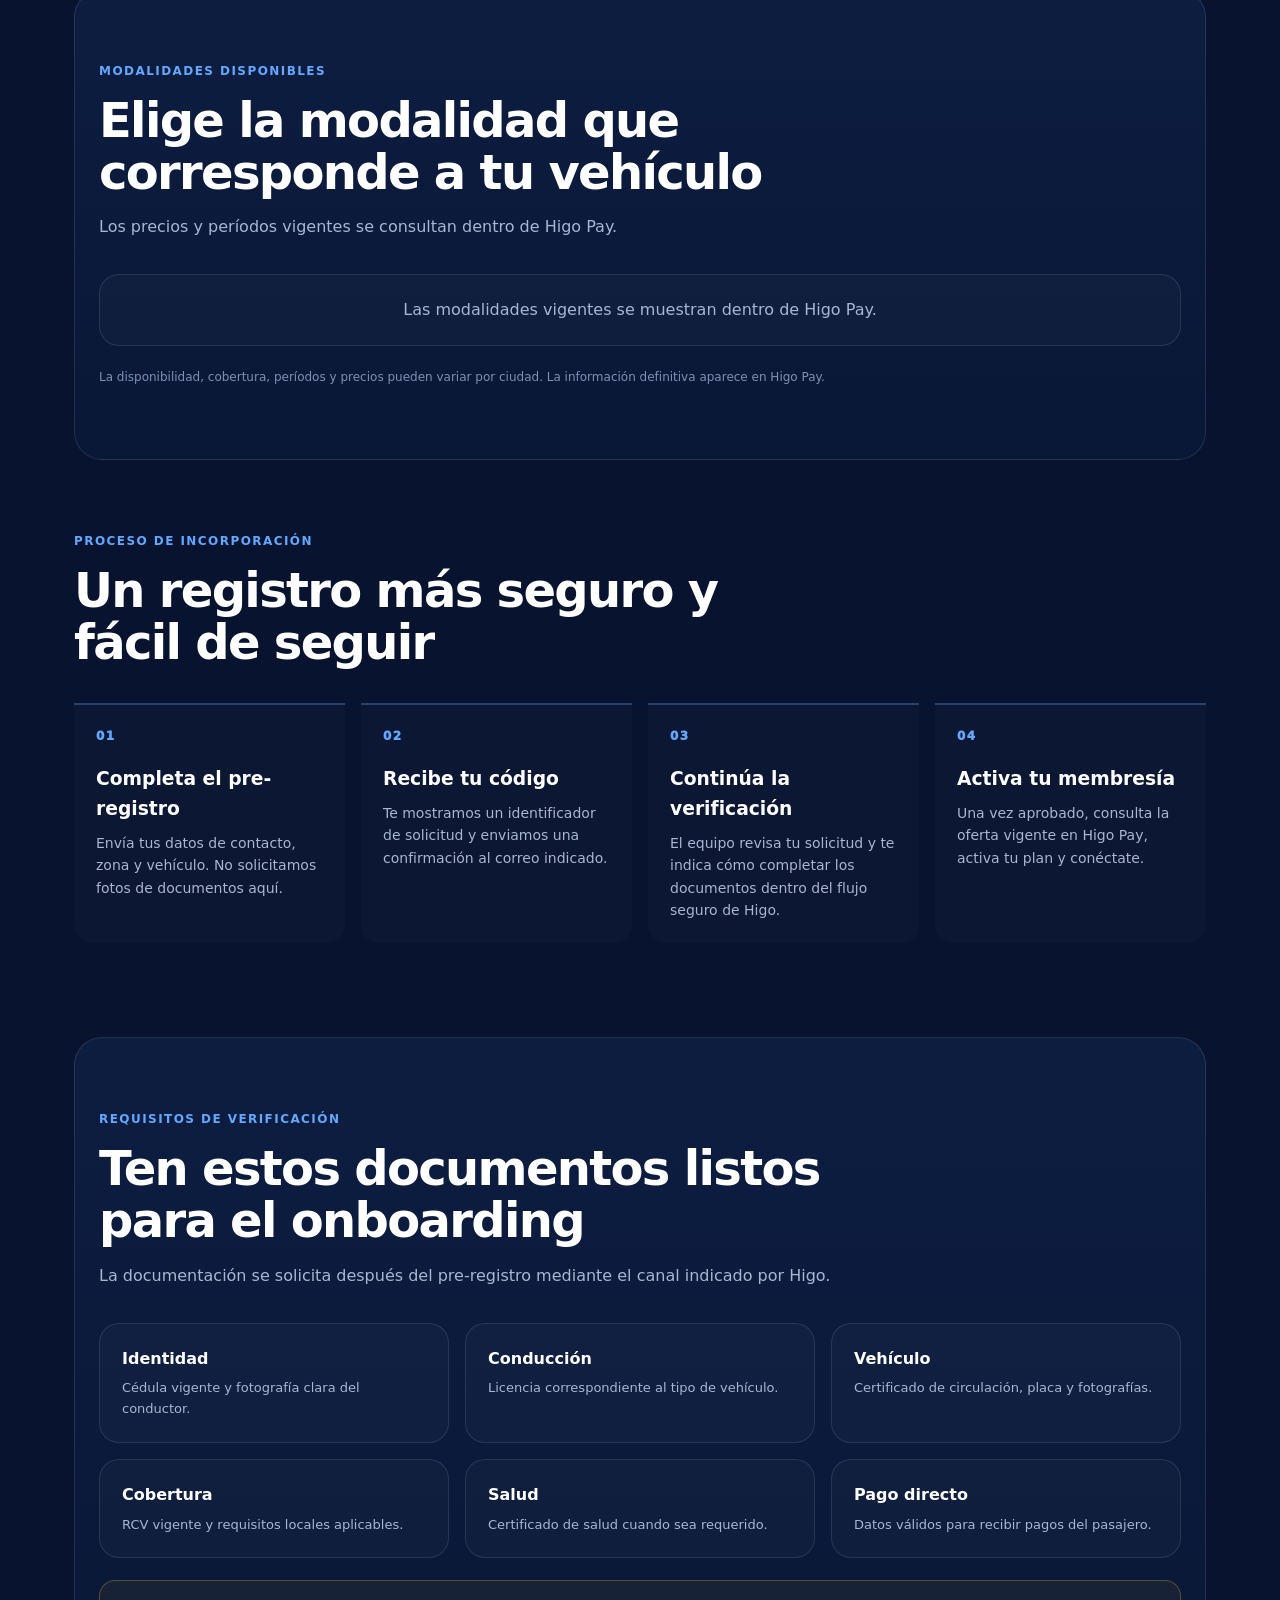
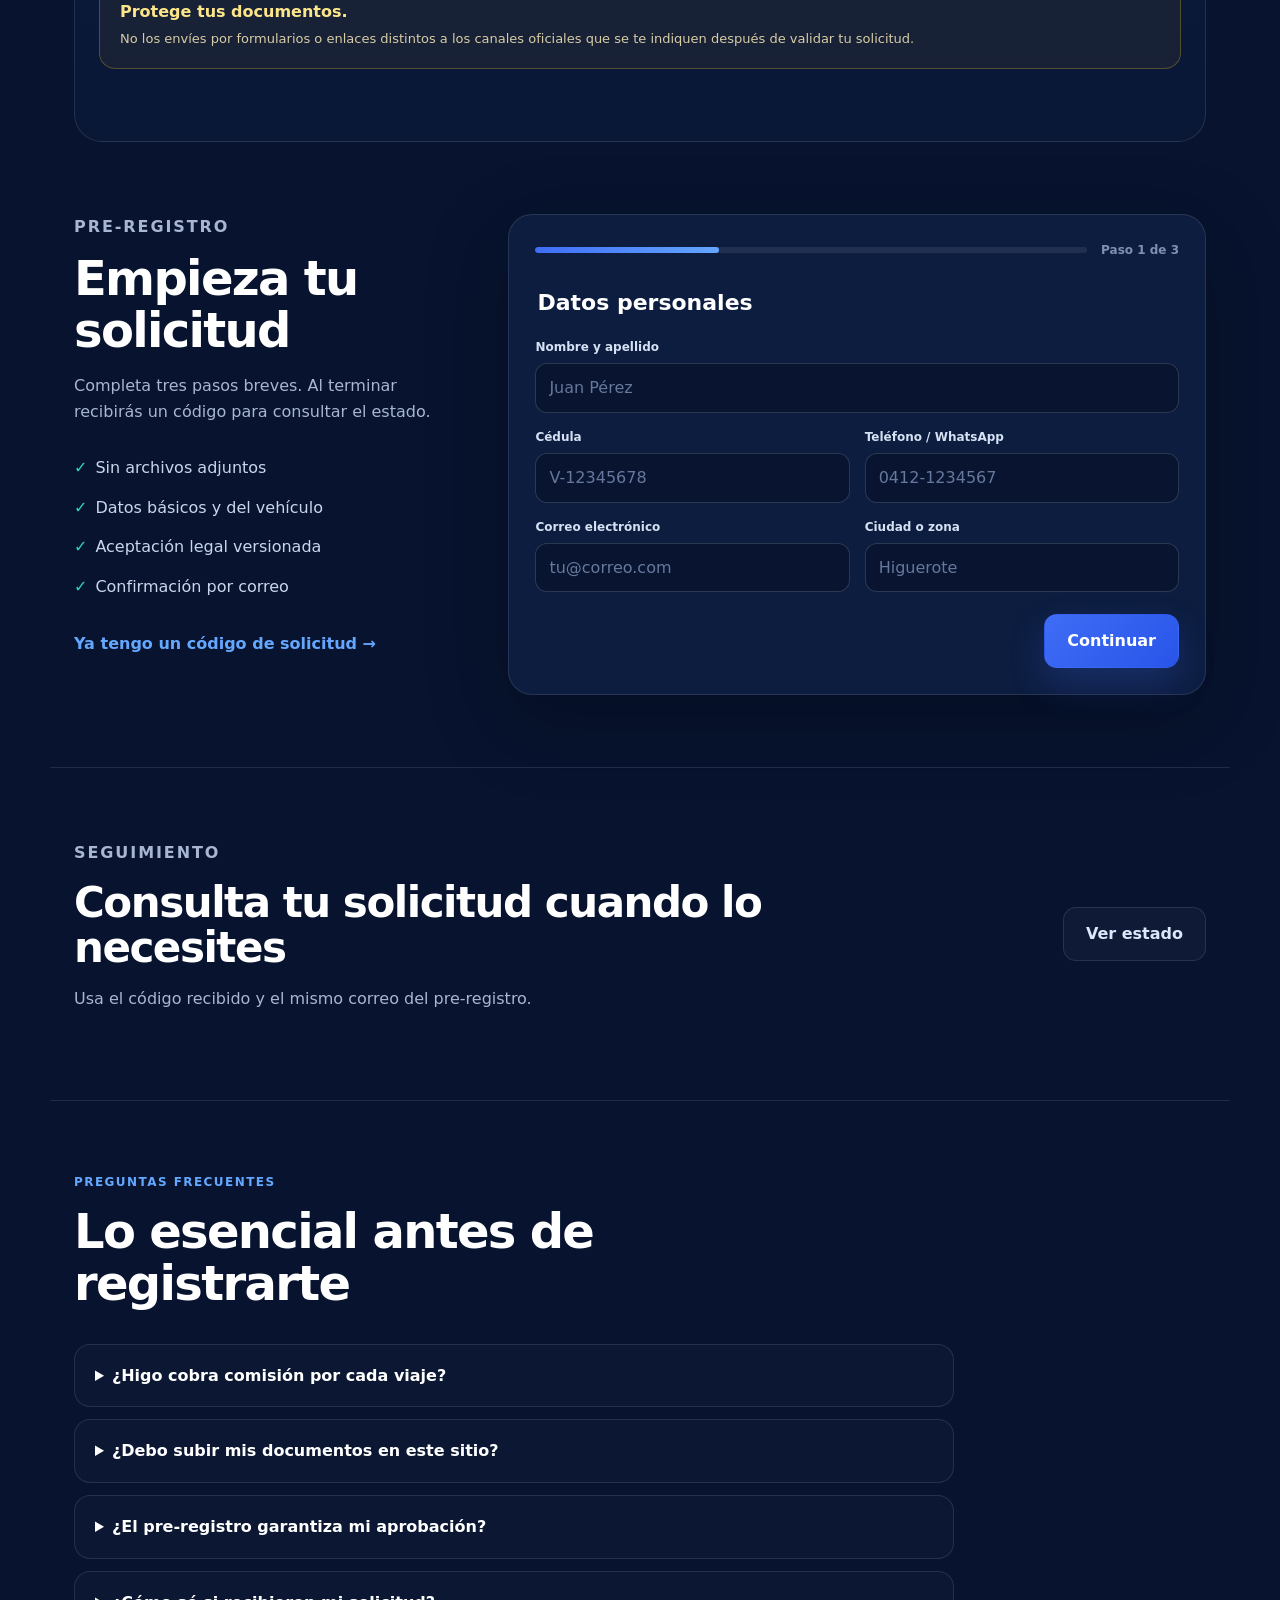
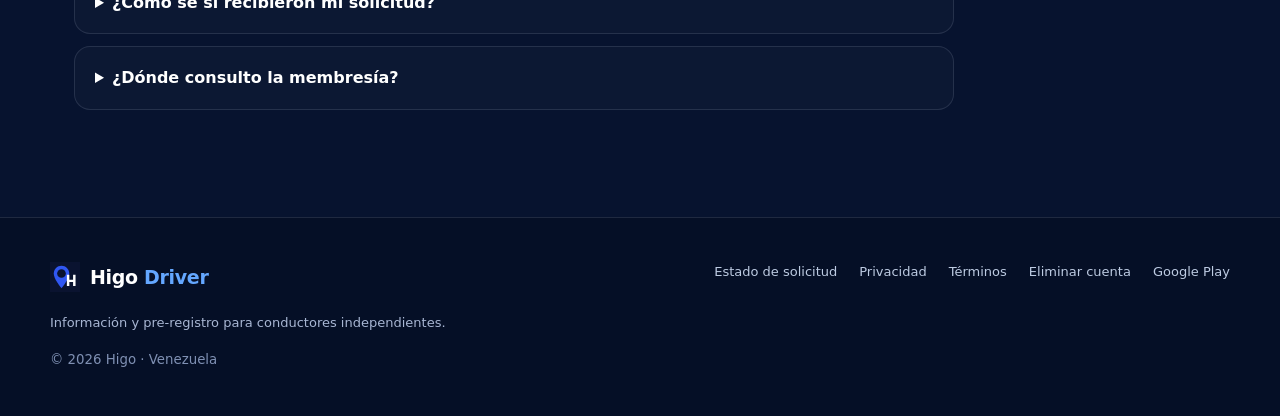
==== commit 855fa9cc: "fix: version static assets to bypass stale caches" ====
--- a/index.html
+++ b/index.html
@@ -21,9 +21,9 @@
     <meta name="twitter:description" content="Pre-registro seguro para conductores Higo en Venezuela.">
 
     <link rel="canonical" href="https://higodriver.com/">
-    <link rel="icon" type="image/svg+xml" href="/assets/logo.svg">
-    <link rel="stylesheet" href="/assets/style.css">
-    <script src="/assets/app.js" defer></script>
+    <link rel="icon" type="image/svg+xml" href="/assets/logo.svg?v=20260724b">
+    <link rel="stylesheet" href="/assets/style.css?v=20260724b">
+    <script src="/assets/app.js?v=20260724b" defer></script>
 
     <script type="application/ld+json">
     {
@@ -44,7 +44,7 @@
 <header class="site-header">
     <nav class="nav" aria-label="Navegación principal">
         <a class="brand" href="/" aria-label="Inicio Higo Driver">
-            <img src="/assets/logo.svg" alt="" width="38" height="38">
+            <img src="/assets/logo.svg?v=20260724b" alt="" width="38" height="38">
             <span>Higo <strong>Driver</strong></span>
         </a>
         <div class="nav-links">
@@ -211,7 +211,7 @@
 
 <footer class="site-footer">
     <div class="footer-inner">
-        <div><a class="brand" href="/"><img src="/assets/logo.svg" alt="" width="30" height="30"><span>Higo <strong>Driver</strong></span></a><p>Información y pre-registro para conductores independientes.</p><small>© 2026 Higo · Venezuela</small></div>
+        <div><a class="brand" href="/"><img src="/assets/logo.svg?v=20260724b" alt="" width="30" height="30"><span>Higo <strong>Driver</strong></span></a><p>Información y pre-registro para conductores independientes.</p><small>© 2026 Higo · Venezuela</small></div>
         <div class="footer-links"><a href="/status/">Estado de solicitud</a><a href="/privacy/">Privacidad</a><a href="/terms-and-conditions/">Términos</a><a href="/eliminar-cuenta/">Eliminar cuenta</a><a href="https://play.google.com/store/apps/details?id=com.higoapp.ve" rel="noopener">Google Play</a></div>
     </div>
 </footer>
--- a/assets/style.css
+++ b/assets/style.css
@@ -1,161 +1,352 @@
-/* Higo Driver · landing + docs legales */
+:root {
+    color-scheme: dark;
+    --bg: #07132f;
+    --bg-soft: #0b1938;
+    --surface: #0f2045;
+    --surface-2: #132853;
+    --border: rgba(148, 163, 184, .18);
+    --text: #eef4ff;
+    --muted: #a8b6d3;
+    --muted-2: #7f90b3;
+    --primary: #3f6df6;
+    --primary-2: #64a7ff;
+    --success: #2dd4bf;
+    --warning: #fbbf24;
+    --danger: #fb7185;
+    --shadow: 0 24px 80px rgba(0, 0, 0, .28);
+    --radius: 20px;
+}
+
 *, *::before, *::after { box-sizing: border-box; }
 html { scroll-behavior: smooth; }
 body {
     margin: 0;
-    font-family: -apple-system, BlinkMacSystemFont, "Segoe UI", Roboto, "Helvetica Neue", Arial, sans-serif;
-    background: #0A1330;
-    color: #E0E6F0;
+    min-width: 320px;
+    font-family: Inter, ui-sans-serif, system-ui, -apple-system, BlinkMacSystemFont, "Segoe UI", sans-serif;
+    background:
+        radial-gradient(circle at 15% 0%, rgba(63,109,246,.17), transparent 28rem),
+        radial-gradient(circle at 95% 18%, rgba(45,212,191,.08), transparent 24rem),
+        var(--bg);
+    color: var(--text);
     line-height: 1.6;
     -webkit-font-smoothing: antialiased;
 }
-a { color: #60A5FA; text-decoration: none; }
+body::before {
+    content: "";
+    position: fixed;
+    inset: 0;
+    pointer-events: none;
+    background-image: linear-gradient(rgba(255,255,255,.018) 1px, transparent 1px), linear-gradient(90deg, rgba(255,255,255,.018) 1px, transparent 1px);
+    background-size: 40px 40px;
+    mask-image: linear-gradient(to bottom, #000, transparent 70%);
+}
+a { color: var(--primary-2); text-decoration: none; }
 a:hover { text-decoration: underline; }
-img { max-width: 100%; display: block; }
-
+img { display: block; max-width: 100%; }
+button, input, select { font: inherit; }
+button { color: inherit; }
+
+.skip-link {
+    position: fixed;
+    left: 16px;
+    top: -80px;
+    z-index: 1000;
+    padding: 10px 14px;
+    border-radius: 10px;
+    background: #fff;
+    color: #07132f;
+    font-weight: 800;
+}
+.skip-link:focus { top: 16px; }
+
+.site-header {
+    position: sticky;
+    top: 0;
+    z-index: 50;
+    border-bottom: 1px solid rgba(255,255,255,.06);
+    background: rgba(7, 19, 47, .86);
+    backdrop-filter: blur(18px);
+}
 .nav {
+    max-width: 1180px;
+    margin: 0 auto;
+    min-height: 72px;
+    padding: 0 24px;
     display: flex;
     align-items: center;
     justify-content: space-between;
-    padding: 20px 24px;
-    max-width: 1100px;
+    gap: 24px;
+}
+.brand { display: inline-flex; align-items: center; gap: 10px; color: #fff; font-weight: 700; letter-spacing: -.02em; }
+.brand:hover { text-decoration: none; }
+.brand span { font-size: 19px; }
+.brand strong { color: var(--primary-2); }
+.nav-links { display: flex; align-items: center; gap: 22px; }
+.nav-links a { color: #c8d4eb; font-size: 14px; font-weight: 700; }
+.nav-links a:hover { color: #fff; text-decoration: none; }
+.nav-status { padding: 9px 13px; border: 1px solid var(--border); border-radius: 999px; background: rgba(255,255,255,.04); }
+
+.hero {
+    max-width: 1180px;
     margin: 0 auto;
-}
-.brand { display: flex; align-items: center; gap: 10px; color: #fff; }
-.brand img { width: 36px; height: 36px; }
-.brand strong { font-size: 20px; font-weight: 800; letter-spacing: -0.02em; }
-.nav-links { display: flex; gap: 24px; }
-.nav-links a { color: #C5CEDF; font-size: 14px; font-weight: 500; }
-.nav-links a:hover { color: #fff; text-decoration: none; }
-
-.hero {
-    text-align: center;
-    padding: 60px 24px 40px;
-    max-width: 900px;
-    margin: 0 auto;
-}
+    padding: 84px 24px 56px;
+    display: grid;
+    grid-template-columns: minmax(0, 1.22fr) minmax(320px, .78fr);
+    gap: 56px;
+    align-items: center;
+}
+.hero-copy { max-width: 720px; }
+.eyebrow {
+    margin: 0 0 14px;
+    color: var(--primary-2);
+    font-size: 12px;
+    font-weight: 900;
+    text-transform: uppercase;
+    letter-spacing: .12em;
+}
+.eyebrow span { color: var(--success); }
 .hero h1 {
-    font-size: clamp(32px, 6vw, 56px);
-    font-weight: 900;
-    letter-spacing: -0.03em;
+    margin: 0;
     color: #fff;
-    margin: 0 0 16px;
-    line-height: 1.05;
-}
-.hero h1 span { color: #60A5FA; }
-.hero p.lead {
-    font-size: clamp(16px, 2.5vw, 20px);
-    color: #A8B3CE;
-    max-width: 640px;
-    margin: 0 auto 32px;
-}
-.cta-row { display: flex; gap: 12px; justify-content: center; flex-wrap: wrap; }
+    font-size: clamp(44px, 7vw, 76px);
+    line-height: .98;
+    letter-spacing: -.055em;
+    font-weight: 950;
+}
+.hero h1 span { color: var(--primary-2); }
+.lead {
+    max-width: 690px;
+    margin: 26px 0 0;
+    color: var(--muted);
+    font-size: clamp(17px, 2.1vw, 21px);
+}
+.hero-actions { display: flex; flex-wrap: wrap; gap: 12px; margin-top: 30px; }
 .btn {
+    min-height: 48px;
+    padding: 13px 22px;
     display: inline-flex;
     align-items: center;
+    justify-content: center;
     gap: 8px;
-    padding: 14px 28px;
+    border-radius: 13px;
+    border: 1px solid transparent;
+    font-weight: 850;
+    cursor: pointer;
+    transition: transform .16s ease, background .16s ease, border-color .16s ease, box-shadow .16s ease;
+}
+.btn:hover { text-decoration: none; transform: translateY(-1px); }
+.btn:active { transform: translateY(0) scale(.985); }
+.btn:disabled { opacity: .58; cursor: not-allowed; transform: none; }
+.btn-primary { color: #fff; background: linear-gradient(135deg, var(--primary), #2855e8); box-shadow: 0 16px 36px rgba(63,109,246,.22); }
+.btn-primary:hover { box-shadow: 0 18px 42px rgba(63,109,246,.34); }
+.btn-secondary { color: #dce7fb; border-color: var(--border); background: rgba(255,255,255,.035); }
+.btn-secondary:hover { border-color: rgba(100,167,255,.48); background: rgba(100,167,255,.08); }
+.trust-list { display: flex; flex-wrap: wrap; gap: 10px 20px; margin: 26px 0 0; padding: 0; list-style: none; color: #b9c8e2; font-size: 13px; }
+.trust-list li::before { content: "✓"; color: var(--success); font-weight: 900; margin-right: 7px; }
+.hero-panel {
+    padding: 22px;
+    border: 1px solid rgba(100,167,255,.26);
+    border-radius: 26px;
+    background: linear-gradient(180deg, rgba(19,40,83,.9), rgba(10,25,56,.92));
+    box-shadow: var(--shadow);
+}
+.hero-panel-header { display: flex; align-items: center; gap: 9px; padding-bottom: 16px; border-bottom: 1px solid var(--border); }
+.status-dot { width: 9px; height: 9px; border-radius: 50%; background: var(--success); box-shadow: 0 0 0 6px rgba(45,212,191,.1); }
+.mini-stat { display: flex; justify-content: space-between; gap: 24px; padding: 18px 0; border-bottom: 1px solid var(--border); }
+.mini-stat span { color: var(--muted-2); font-size: 13px; }
+.mini-stat strong { text-align: right; color: #fff; }
+.panel-note { margin: 18px 0 0; color: var(--muted); font-size: 13px; }
+
+.proof-strip {
+    max-width: 1180px;
+    margin: 0 auto 28px;
+    padding: 0 24px;
+    display: grid;
+    grid-template-columns: repeat(4, 1fr);
+    gap: 1px;
+    overflow: hidden;
+    border: 1px solid var(--border);
+    border-radius: 18px;
+    background: var(--border);
+}
+.proof-strip > div { padding: 18px; background: rgba(12,28,61,.95); }
+.proof-strip strong, .proof-strip span { display: block; }
+.proof-strip strong { color: #fff; font-size: 14px; }
+.proof-strip span { margin-top: 3px; color: var(--muted-2); font-size: 12px; }
+
+.section { max-width: 1180px; margin: 0 auto; padding: 72px 24px; }
+.section-surface {
+    max-width: 1132px;
+    margin-top: 22px;
+    border: 1px solid var(--border);
+    border-radius: 28px;
+    background: linear-gradient(180deg, rgba(15,32,69,.82), rgba(10,25,56,.82));
+}
+.section-heading { max-width: 760px; margin-bottom: 34px; }
+.section-heading h2, .registration-copy h2, .status-cta h2 {
+    margin: 0;
+    color: #fff;
+    font-size: clamp(30px, 4.4vw, 48px);
+    line-height: 1.08;
+    letter-spacing: -.035em;
+}
+.section-heading > p:last-child, .registration-copy > p, .status-cta p { color: var(--muted); font-size: 16px; }
+.feature-grid, .plans-grid, .requirements-grid { display: grid; gap: 16px; }
+.feature-grid { grid-template-columns: repeat(4, 1fr); }
+.feature-card, .plan-card, .requirements-grid article, .loading-card {
+    padding: 22px;
+    border: 1px solid var(--border);
+    border-radius: var(--radius);
+    background: rgba(255,255,255,.025);
+}
+.feature-icon { width: 42px; height: 42px; display: inline-grid; place-items: center; margin-bottom: 15px; border-radius: 12px; background: rgba(100,167,255,.11); color: var(--primary-2); font-weight: 900; }
+.feature-card h3, .plan-card h3, .steps h3 { margin: 0 0 8px; color: #fff; }
+.feature-card p, .plan-card p, .steps p { margin: 0; color: var(--muted); font-size: 14px; }
+
+.plans-grid { grid-template-columns: repeat(3, 1fr); }
+.plan-card { position: relative; min-height: 250px; }
+.plan-card.is-featured { border-color: rgba(100,167,255,.58); box-shadow: 0 0 0 1px rgba(100,167,255,.15); }
+.plan-tag { display: inline-block; margin-bottom: 14px; color: var(--primary-2); font-size: 11px; font-weight: 900; letter-spacing: .1em; text-transform: uppercase; }
+.plan-price { margin: 15px 0; color: #fff; font-size: 17px; font-weight: 850; }
+.plan-card ul { margin: 16px 0 0; padding: 0; list-style: none; }
+.plan-card li { padding: 5px 0; color: #c9d6eb; font-size: 13px; }
+.plan-card li::before { content: "✓"; margin-right: 7px; color: var(--success); font-weight: 900; }
+.catalog-note { margin: 22px 0 0; color: var(--muted-2); font-size: 12px; }
+.loading-card { grid-column: 1 / -1; color: var(--muted); text-align: center; }
+
+.steps { display: grid; grid-template-columns: repeat(4, 1fr); gap: 16px; margin: 0; padding: 0; list-style: none; }
+.steps li { position: relative; padding: 22px; border-top: 2px solid rgba(100,167,255,.3); background: rgba(255,255,255,.018); border-radius: 0 0 18px 18px; }
+.steps > li > span { display: block; margin-bottom: 18px; color: var(--primary-2); font-size: 12px; font-weight: 950; letter-spacing: .12em; }
+
+.requirements-grid { grid-template-columns: repeat(3, 1fr); }
+.requirements-grid article strong, .requirements-grid article span { display: block; }
+.requirements-grid article strong { color: #fff; }
+.requirements-grid article span { margin-top: 7px; color: var(--muted); font-size: 13px; }
+.security-callout { margin-top: 22px; padding: 18px 20px; border: 1px solid rgba(251,191,36,.28); border-radius: 16px; background: rgba(251,191,36,.06); }
+.security-callout strong { color: #fde68a; }
+.security-callout p { margin: 4px 0 0; color: #d8cda7; font-size: 13px; }
+
+.registration-layout { display: grid; grid-template-columns: .72fr 1.28fr; gap: 42px; align-items: start; }
+.registration-copy { position: sticky; top: 100px; }
+.check-list { margin: 24px 0; padding: 0; list-style: none; }
+.check-list li { padding: 7px 0; color: #c8d6eb; }
+.check-list li::before { content: "✓"; color: var(--success); font-weight: 900; margin-right: 8px; }
+.text-link { font-weight: 800; }
+.register-form { padding: 26px; border: 1px solid var(--border); border-radius: 24px; background: rgba(15,32,69,.82); box-shadow: var(--shadow); }
+.form-progress { display: flex; align-items: center; gap: 14px; margin-bottom: 25px; color: var(--muted-2); font-size: 12px; font-weight: 800; }
+.progress-bar { flex: 1; height: 6px; overflow: hidden; border-radius: 99px; background: rgba(255,255,255,.08); }
+.progress-bar i { display: block; width: 33.333%; height: 100%; border-radius: inherit; background: linear-gradient(90deg, var(--primary), var(--primary-2)); transition: width .25s ease; }
+.form-step { margin: 0; padding: 0; border: 0; }
+.form-step[hidden] { display: none; }
+.form-step legend { margin-bottom: 18px; color: #fff; font-size: 22px; font-weight: 900; }
+.field-grid { display: grid; grid-template-columns: 1fr 1fr; gap: 15px; }
+.field-wide { grid-column: 1 / -1; }
+.field { display: flex; flex-direction: column; gap: 6px; }
+.field label { color: #d6e1f3; font-size: 12px; font-weight: 850; }
+.field input, .field select {
+    width: 100%;
+    min-height: 48px;
+    padding: 11px 13px;
+    border: 1px solid rgba(148,163,184,.25);
     border-radius: 12px;
-    font-weight: 700;
-    font-size: 16px;
-    border: 0;
-    cursor: pointer;
-    transition: transform 0.15s, background 0.15s;
-}
-.btn-primary { background: #3057F2; color: #fff; }
-.btn-primary:hover { background: #1E40AF; text-decoration: none; }
-.btn-ghost { background: transparent; color: #C5CEDF; border: 1px solid #2A3452; }
-.btn-ghost:hover { background: #141B38; text-decoration: none; }
-.btn:active { transform: scale(0.97); }
-
-section { padding: 40px 24px; max-width: 1100px; margin: 0 auto; }
-h2 {
-    font-size: clamp(26px, 4vw, 36px);
+    outline: none;
+    background: rgba(6,16,39,.6);
     color: #fff;
-    font-weight: 800;
-    letter-spacing: -0.02em;
-    margin: 0 0 12px;
-}
-h2 + p.sub { color: #8892B0; margin: 0 0 32px; font-size: 16px; }
-
-.grid {
-    display: grid;
-    grid-template-columns: repeat(auto-fit, minmax(260px, 1fr));
-    gap: 16px;
-}
-.card {
-    background: #111A33;
-    border: 1px solid #1E2A4A;
-    border-radius: 16px;
-    padding: 24px;
-}
-.card h3 { margin: 0 0 8px; font-size: 18px; color: #fff; font-weight: 700; }
-.card p { margin: 0; color: #A8B3CE; font-size: 14px; }
-.card .ico {
-    width: 40px; height: 40px; border-radius: 10px;
-    background: #1E2A4A;
-    display: flex; align-items: center; justify-content: center;
-    margin-bottom: 14px; font-size: 22px;
-}
-
-.plans { display: grid; grid-template-columns: repeat(auto-fit, minmax(240px, 1fr)); gap: 16px; }
-.plan {
-    background: linear-gradient(180deg, #111A33 0%, #0D1628 100%);
-    border: 1px solid #2A3452;
-    border-radius: 20px;
-    padding: 28px 24px;
-    text-align: center;
-}
-.plan.featured { border-color: #3057F2; box-shadow: 0 0 0 1px #3057F2; }
-.plan-name { color: #60A5FA; font-size: 14px; font-weight: 700; text-transform: uppercase; letter-spacing: 0.1em; margin-bottom: 8px; }
-.plan-price { font-size: 48px; font-weight: 900; color: #fff; line-height: 1; }
-.plan-price small { font-size: 16px; color: #8892B0; font-weight: 500; }
-.plan ul { list-style: none; padding: 0; margin: 20px 0 0; text-align: left; }
-.plan li { color: #C5CEDF; padding: 6px 0; font-size: 14px; }
-.plan li::before { content: "✓ "; color: #10B981; font-weight: 700; }
-
-.compare {
-    background: #111A33;
-    border: 1px solid #1E2A4A;
-    border-radius: 16px;
-    padding: 24px;
-    overflow-x: auto;
-}
-.compare table { width: 100%; border-collapse: collapse; min-width: 500px; }
-.compare th, .compare td { text-align: left; padding: 12px 8px; border-bottom: 1px solid #1E2A4A; font-size: 14px; }
-.compare th { color: #8892B0; font-weight: 600; text-transform: uppercase; font-size: 12px; letter-spacing: 0.05em; }
-.compare td.yes { color: #10B981; font-weight: 700; }
-.compare td.no { color: #EF4444; }
-.compare td strong { color: #fff; }
-
-footer {
-    margin-top: 60px;
-    padding: 40px 24px;
-    border-top: 1px solid #1E2A4A;
-    background: #0A1330;
-}
-.footer-inner {
-    max-width: 1100px; margin: 0 auto;
-    display: flex; flex-wrap: wrap; gap: 24px;
-    align-items: flex-start; justify-content: space-between;
-}
-.footer-inner small { color: #6B7A99; font-size: 12px; }
-.footer-inner .links { display: flex; gap: 24px; flex-wrap: wrap; }
-.footer-inner .links a { color: #A8B3CE; font-size: 13px; }
+    transition: border-color .15s, box-shadow .15s, background .15s;
+}
+.field input::placeholder { color: #66789d; }
+.field input:focus, .field select:focus { border-color: var(--primary-2); box-shadow: 0 0 0 3px rgba(100,167,255,.12); background: rgba(6,16,39,.9); }
+.field input[aria-invalid="true"], .field select[aria-invalid="true"] { border-color: var(--danger); box-shadow: 0 0 0 3px rgba(251,113,133,.1); }
+.step-actions { display: flex; justify-content: flex-end; gap: 12px; margin-top: 22px; }
+.step-actions.split { justify-content: space-between; }
+.review-box { display: grid; grid-template-columns: 1fr 1fr; gap: 10px; margin-bottom: 18px; }
+.review-item { padding: 12px; border: 1px solid var(--border); border-radius: 12px; background: rgba(255,255,255,.025); }
+.review-item span, .review-item strong { display: block; }
+.review-item span { color: var(--muted-2); font-size: 11px; text-transform: uppercase; letter-spacing: .06em; }
+.review-item strong { margin-top: 3px; color: #fff; font-size: 13px; }
+.consent-list { display: grid; gap: 12px; }
+.consent { display: flex; align-items: flex-start; gap: 10px; color: #c8d4e9; font-size: 13px; }
+.consent input { width: 18px; height: 18px; margin-top: 2px; accent-color: var(--primary); }
+.hp-field { position: absolute !important; left: -9999px !important; width: 1px !important; height: 1px !important; overflow: hidden !important; }
+.form-status { display: none; margin-top: 18px; padding: 14px 16px; border-radius: 14px; font-size: 14px; }
+.form-status.is-visible { display: block; }
+.form-status.ok { border: 1px solid rgba(45,212,191,.32); background: rgba(45,212,191,.08); color: #a7f3d0; }
+.form-status.err { border: 1px solid rgba(251,113,133,.32); background: rgba(251,113,133,.08); color: #fecdd3; }
+.form-status strong { color: #fff; }
+.application-code { display: inline-block; margin: 8px 0; padding: 7px 10px; border-radius: 9px; background: rgba(255,255,255,.08); color: #fff; font-family: ui-monospace, SFMono-Regular, Menlo, monospace; font-weight: 900; letter-spacing: .04em; }
+
+.status-cta { display: flex; align-items: center; justify-content: space-between; gap: 28px; border-top: 1px solid var(--border); border-bottom: 1px solid var(--border); }
+.status-cta > div { max-width: 720px; }
+.status-cta h2 { font-size: clamp(28px, 4vw, 42px); }
+
+.faq-list { display: grid; gap: 12px; max-width: 880px; }
+details { border: 1px solid var(--border); border-radius: 16px; background: rgba(255,255,255,.025); }
+summary { padding: 18px 20px; cursor: pointer; color: #fff; font-weight: 850; }
+details p { margin: 0; padding: 0 20px 18px; color: var(--muted); font-size: 14px; }
+
+.site-footer { margin-top: 35px; padding: 44px 24px; border-top: 1px solid var(--border); background: rgba(5,14,35,.72); }
+.footer-inner { max-width: 1180px; margin: 0 auto; display: flex; justify-content: space-between; gap: 28px; }
+.footer-inner p { max-width: 420px; color: var(--muted); font-size: 13px; }
+.footer-inner small { color: var(--muted-2); }
+.footer-links { display: flex; flex-wrap: wrap; align-content: flex-start; justify-content: flex-end; gap: 15px 22px; }
+.footer-links a { color: #bdcbe2; font-size: 13px; }
+
+.status-page { min-height: 100vh; display: flex; flex-direction: column; }
+.status-main { width: 100%; max-width: 820px; margin: 0 auto; padding: 72px 24px; flex: 1; }
+.status-card { padding: 28px; border: 1px solid var(--border); border-radius: 24px; background: rgba(15,32,69,.84); box-shadow: var(--shadow); }
+.status-card h1 { margin: 0; font-size: clamp(32px, 5vw, 50px); line-height: 1.05; letter-spacing: -.04em; }
+.status-card > p { color: var(--muted); }
+.status-form { display: grid; grid-template-columns: 1fr 1fr auto; gap: 12px; margin-top: 24px; align-items: end; }
+.status-result { display: none; margin-top: 24px; }
+.status-result.is-visible { display: block; }
+.status-summary { padding: 18px; border: 1px solid rgba(100,167,255,.28); border-radius: 16px; background: rgba(100,167,255,.06); }
+.status-summary h2 { margin: 0 0 6px; font-size: 23px; }
+.status-summary p { margin: 0; color: var(--muted); }
+.timeline { margin: 22px 0 0; padding: 0; list-style: none; }
+.timeline li { position: relative; padding: 0 0 22px 30px; color: var(--muted); }
+.timeline li::before { content: ""; position: absolute; left: 5px; top: 5px; width: 10px; height: 10px; border: 2px solid var(--muted-2); border-radius: 50%; background: var(--bg-soft); }
+.timeline li::after { content: ""; position: absolute; left: 10px; top: 19px; bottom: 0; width: 1px; background: var(--border); }
+.timeline li:last-child::after { display: none; }
+.timeline li.is-done { color: #e6eefc; }
+.timeline li.is-done::before { border-color: var(--success); background: var(--success); box-shadow: 0 0 0 5px rgba(45,212,191,.08); }
 
 .legal-page { max-width: 760px; margin: 0 auto; padding: 40px 24px 80px; }
-.legal-page h1 { font-size: 32px; color: #fff; font-weight: 800; margin: 0 0 8px; letter-spacing: -0.02em; }
-.legal-page .updated { color: #6B7A99; font-size: 13px; margin-bottom: 32px; }
-.legal-page h2 { font-size: 20px; color: #fff; font-weight: 700; margin: 36px 0 12px; letter-spacing: -0.01em; }
-.legal-page h3 { font-size: 16px; color: #C5CEDF; font-weight: 700; margin: 24px 0 8px; }
-.legal-page p, .legal-page li { color: #C5CEDF; font-size: 15px; line-height: 1.7; }
-.legal-page ul { padding-left: 24px; }
-.legal-page a.back { display: inline-flex; align-items: center; gap: 6px; color: #60A5FA; font-size: 14px; margin-bottom: 24px; }
-
-.center { text-align: center; }
-.muted { color: #6B7A99; }
-@media (max-width: 600px) {
-    .nav-links { gap: 16px; }
-    .nav-links a { font-size: 13px; }
-    section { padding: 32px 20px; }
-}
+.legal-page h1 { color: #fff; }
+.legal-wrap { color: #e5e7eb; }
+.top-nav { background: rgba(7,19,47,.9); }
+
+@media (max-width: 980px) {
+    .hero { grid-template-columns: 1fr; padding-top: 62px; }
+    .hero-panel { max-width: 640px; }
+    .proof-strip { grid-template-columns: repeat(2, 1fr); }
+    .feature-grid, .steps { grid-template-columns: repeat(2, 1fr); }
+    .registration-layout { grid-template-columns: 1fr; }
+    .registration-copy { position: static; }
+}
+@media (max-width: 760px) {
+    .nav { min-height: 64px; }
+    .nav-links a:not(.nav-status) { display: none; }
+    .hero { padding-top: 48px; gap: 34px; }
+    .hero h1 { font-size: clamp(42px, 13vw, 62px); }
+    .section { padding: 54px 20px; }
+    .section-surface { margin-left: 12px; margin-right: 12px; padding-left: 18px; padding-right: 18px; }
+    .plans-grid, .requirements-grid { grid-template-columns: 1fr; }
+    .status-cta { align-items: flex-start; flex-direction: column; }
+    .status-form { grid-template-columns: 1fr; }
+    .footer-inner { flex-direction: column; }
+    .footer-links { justify-content: flex-start; }
+}
+@media (max-width: 560px) {
+    .nav { padding: 0 16px; }
+    .brand span { font-size: 17px; }
+    .proof-strip { grid-template-columns: 1fr; margin-left: 16px; margin-right: 16px; padding: 0; }
+    .feature-grid, .steps { grid-template-columns: 1fr; }
+    .field-grid, .review-box { grid-template-columns: 1fr; }
+    .field-wide { grid-column: auto; }
+    .register-form, .status-card { padding: 20px; }
+    .step-actions.split { gap: 10px; }
+    .step-actions.split .btn { flex: 1; padding-left: 12px; padding-right: 12px; }
+}
+@media (prefers-reduced-motion: reduce) {
+    *, *::before, *::after { scroll-behavior: auto !important; transition: none !important; animation: none !important; }
+}
